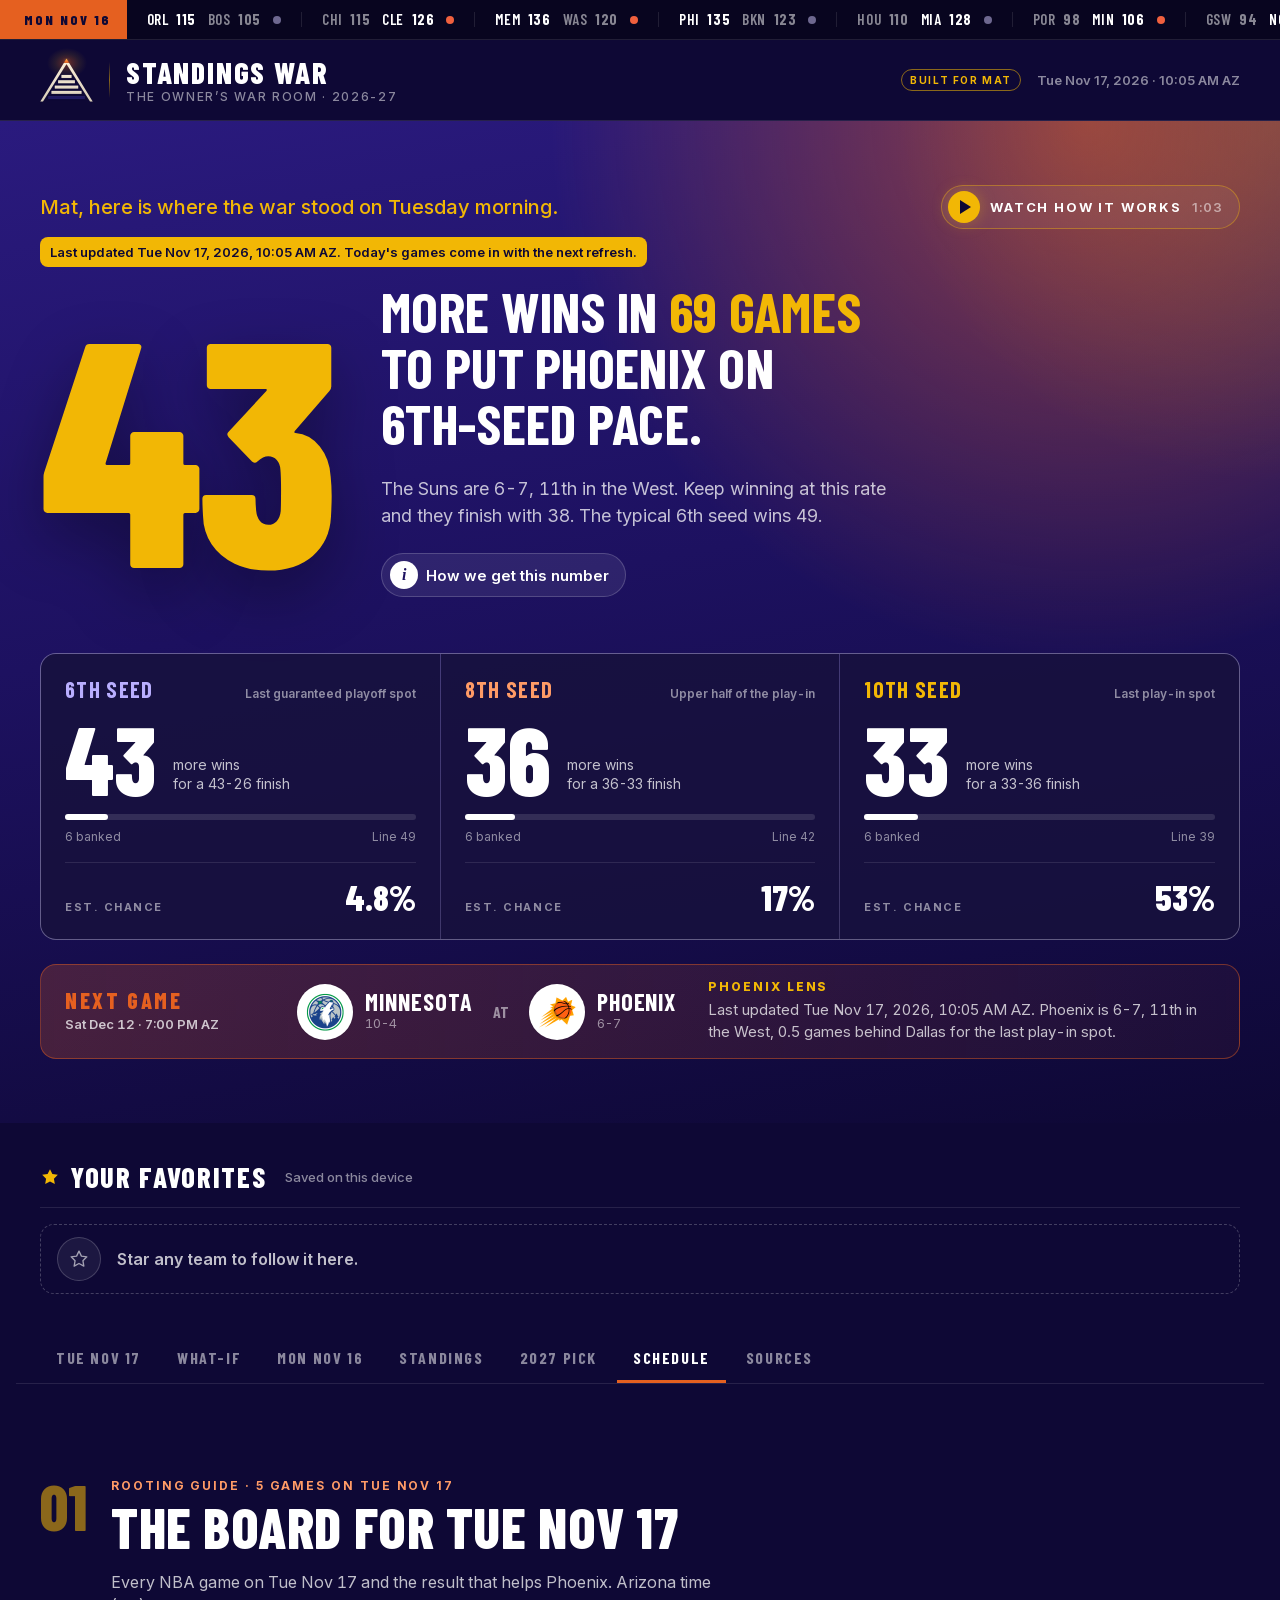
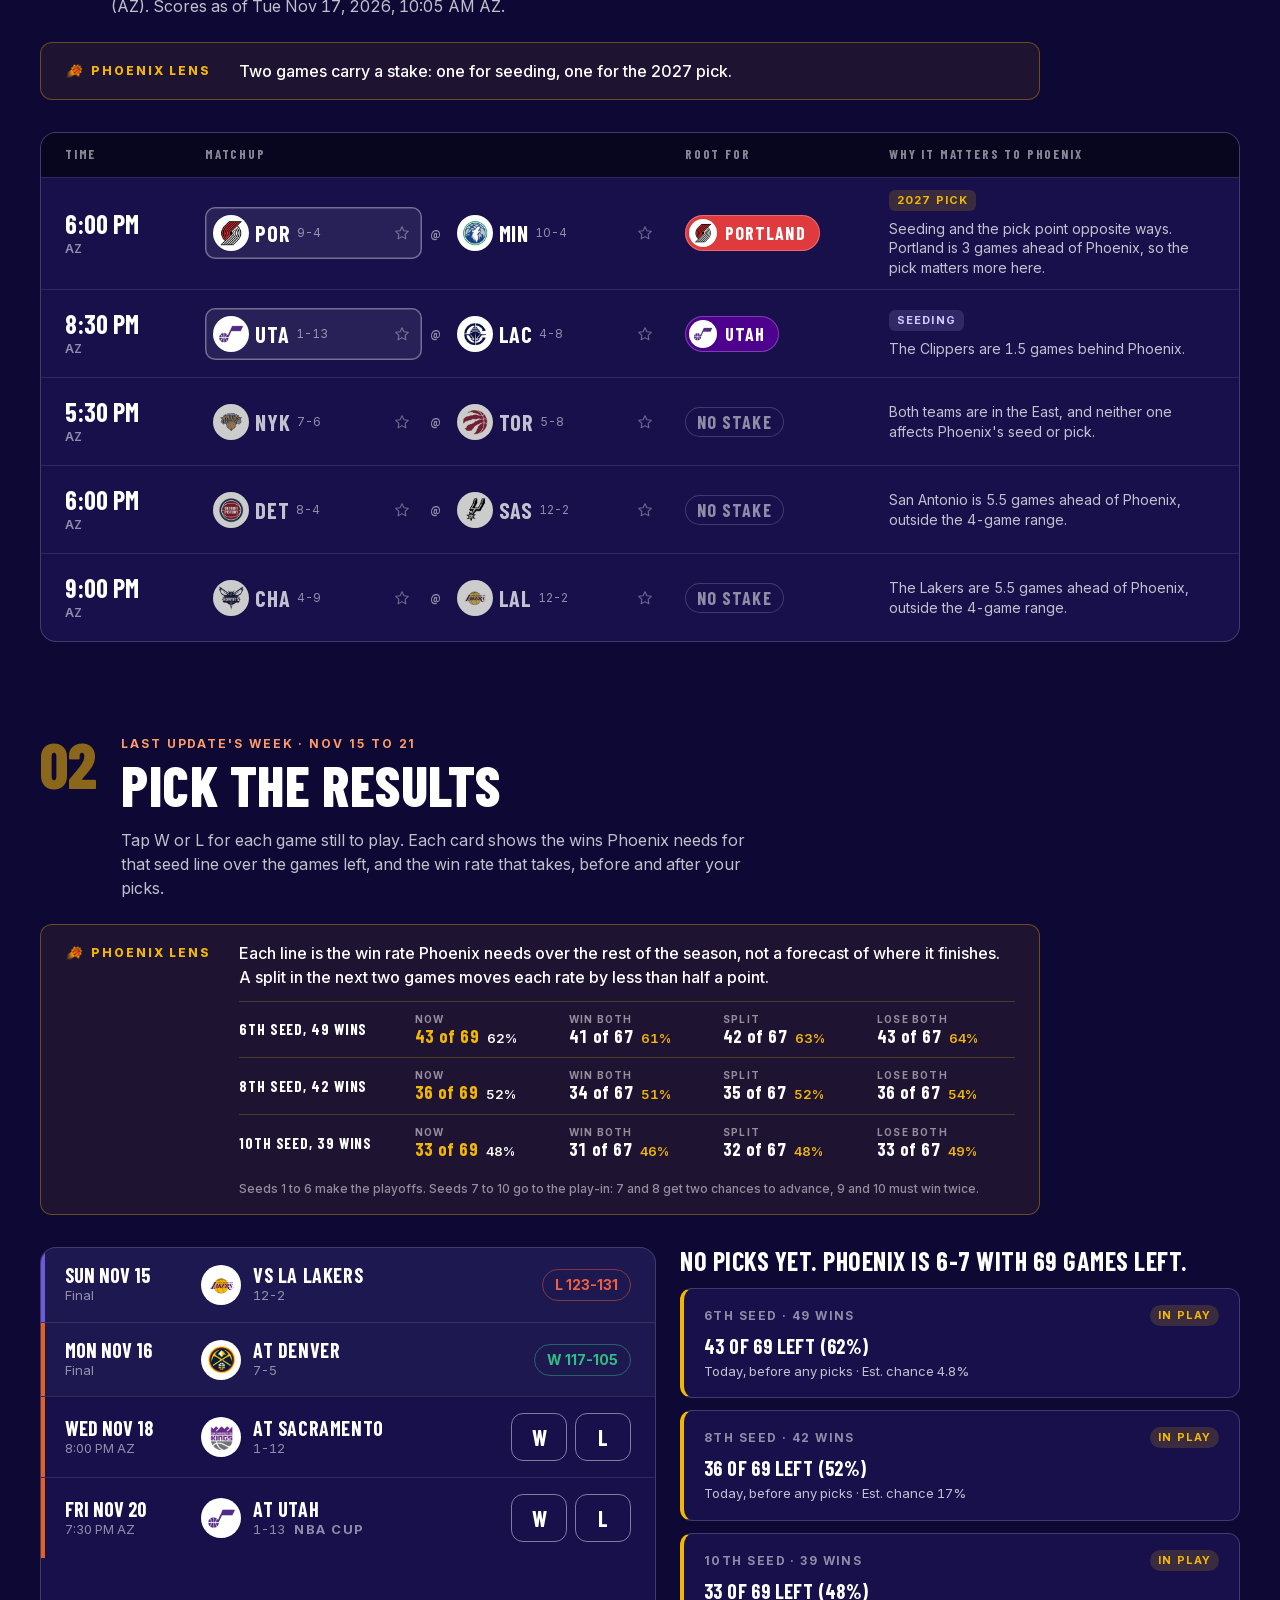
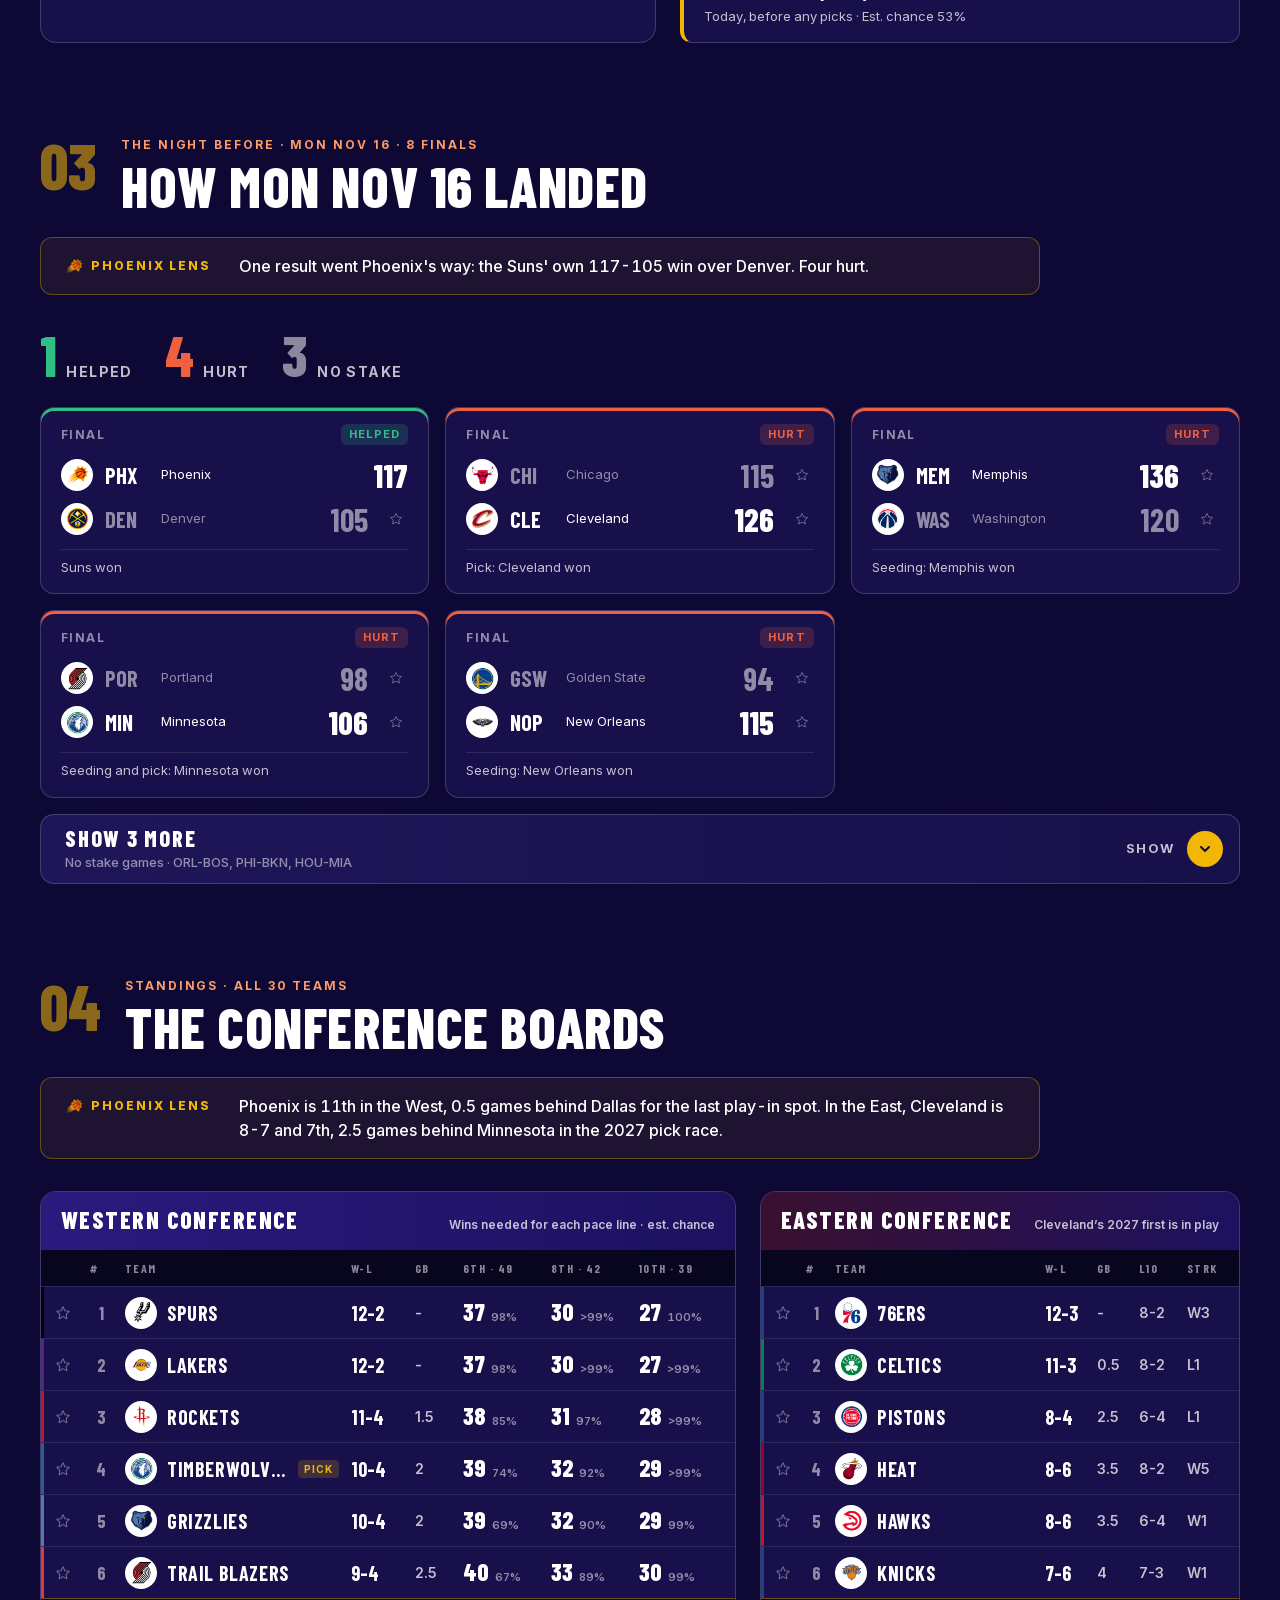
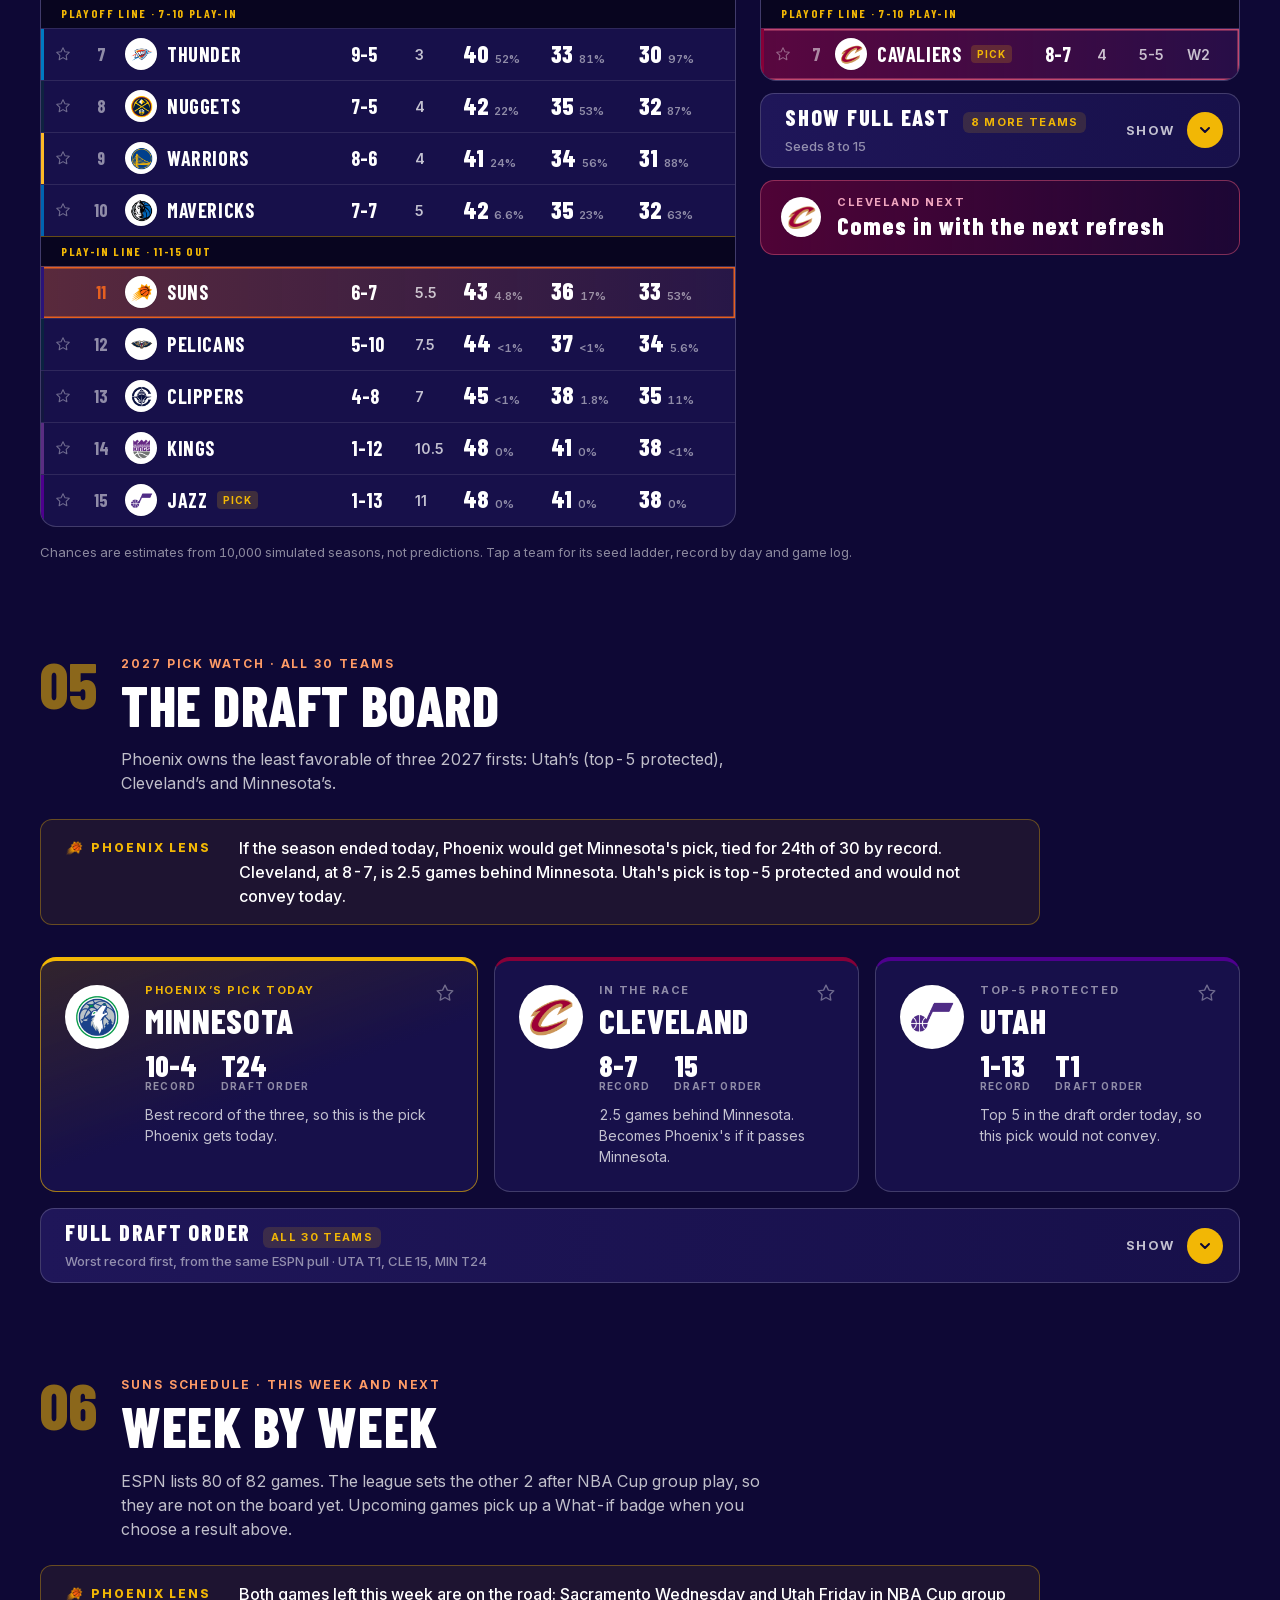
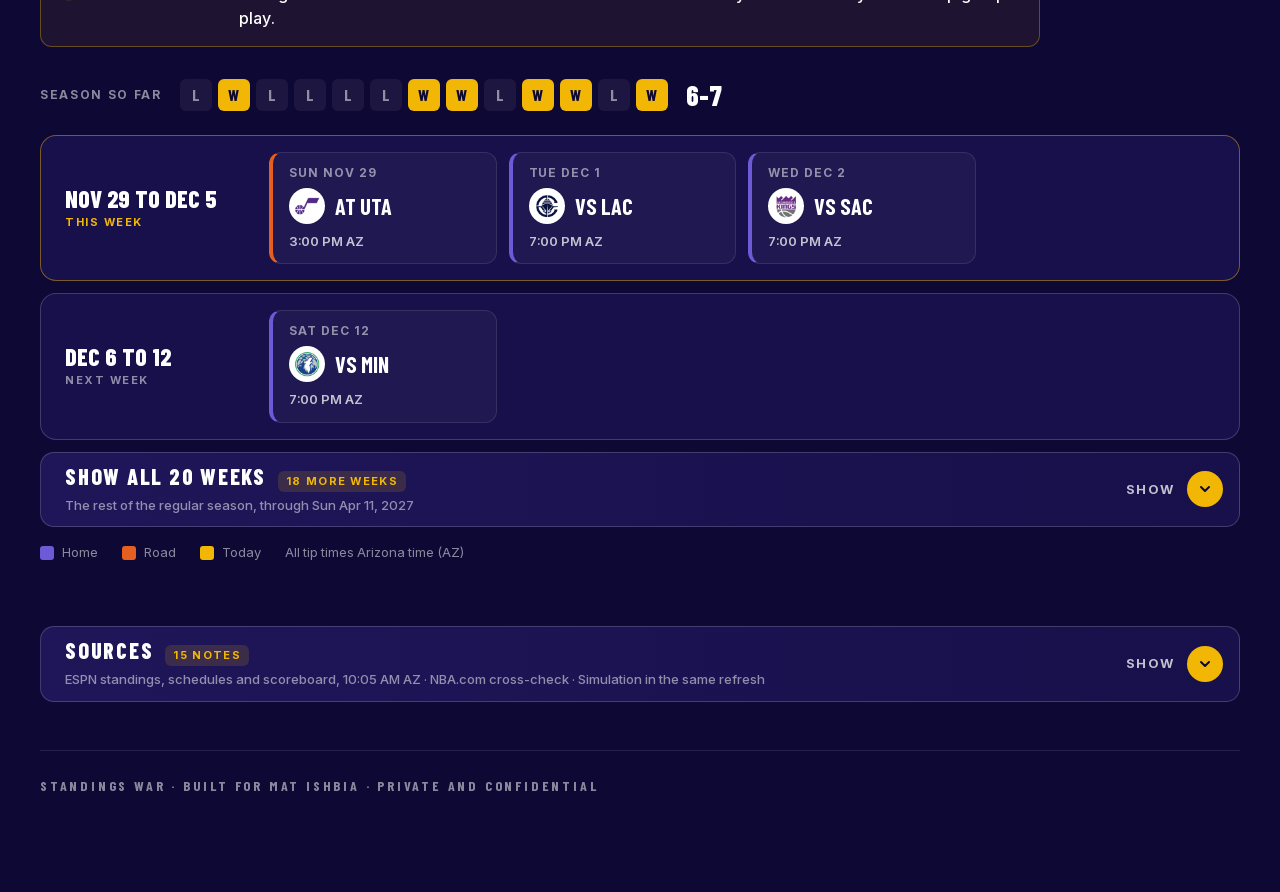
==== index.html @ 0a8ad8cf "Standings War: first publish (review 0054f41, data as of 2026-11-17T10:05:21-07:00)" ====
<!doctype html>
<html lang="en">
<head>
<meta charset="utf-8">
<meta name="viewport" content="width=device-width, initial-scale=1">
<meta name="color-scheme" content="dark">
<meta name="theme-color" content="#0E0835">
<meta name="robots" content="noindex">
<title>Standings War | Phoenix Suns 2026-27</title>
<meta name="description" content="Wins the Suns still need for 6th, 8th and 10th in the West, plus all 30 teams: both conference boards, tonight's rooting guide, last night's scoreboard, the 2027 pick watch and your favorite teams.">
<meta property="og:type" content="website">
<meta property="og:url" content="https://meltckr.github.io/standings-war/">
<meta property="og:site_name" content="Standings War">
<meta property="og:title" content="Standings War | Phoenix Suns 2026-27">
<meta property="og:description" content="Wins the Suns still need for 6th, 8th and 10th in the West, plus all 30 teams: both conference boards, tonight's rooting guide, last night's scoreboard, the 2027 pick watch and your favorite teams.">
<meta property="og:image" content="https://meltckr.github.io/standings-war/share/og-standings-war-summit-20261117.jpg">
<meta property="og:image:type" content="image/jpeg">
<meta property="og:image:width" content="1200">
<meta property="og:image:height" content="630">
<meta property="og:image:alt" content="Standings War share card: the Summit mark, an ivory staircase with a glowing orange peak, beside the Standings War wordmark on a purple background.">
<meta name="twitter:card" content="summary_large_image">
<meta name="twitter:title" content="Standings War | Phoenix Suns 2026-27">
<meta name="twitter:description" content="Wins the Suns still need for 6th, 8th and 10th in the West, plus all 30 teams: both conference boards, tonight's rooting guide, last night's scoreboard, the 2027 pick watch and your favorite teams.">
<meta name="twitter:image" content="https://meltckr.github.io/standings-war/share/og-standings-war-summit-20261117.jpg">
<meta name="twitter:image:alt" content="Standings War share card: the Summit mark, an ivory staircase with a glowing orange peak, beside the Standings War wordmark on a purple background.">
<link rel="icon" href="favicon.ico" sizes="16x16 32x32 48x48">
<link rel="icon" href="favicon.svg" type="image/svg+xml">
<link rel="icon" href="favicon-32.png" type="image/png" sizes="32x32">
<link rel="icon" href="favicon-16.png" type="image/png" sizes="16x16">
<link rel="apple-touch-icon" href="apple-touch-icon.png" sizes="180x180">
<link rel="manifest" href="site.webmanifest">
<meta name="apple-mobile-web-app-title" content="Standings War">
<link rel="preload" href="fonts/barlow-condensed-800.woff2" as="font" type="font/woff2" crossorigin>
<link rel="preload" href="fonts/barlow-condensed-700.woff2" as="font" type="font/woff2" crossorigin>
<link rel="preload" href="fonts/inter-var.woff2" as="font" type="font/woff2" crossorigin>
<link rel="stylesheet" href="css/styles.css?v=20261117m">
</head>
<body class="dirB">
<a class="skip" href="#rooting">Skip to tonight's board</a>

<div class="ticker" id="ticker" role="region" aria-label="Last night's final scores">
  <span class="tk-lab">Last night</span>
  <div class="tk-row" id="ticker-row"></div>
</div>

<header class="mast">
  <div class="wrap mast-in">
    <div class="mast-l">
      <span class="mast-mark"><img src="brand/summit-mark-88.png" srcset="brand/summit-mark-88.png 2x, brand/summit-mark-176.png 4x" width="53" height="44" alt="Standings War"></span>
      <span class="mast-div" aria-hidden="true"></span>
      <div>
        <p class="mast-wm">Standings War</p>
        <p class="mast-sub">The owner&rsquo;s war room &middot; <span id="season-label">2026-27</span></p>
      </div>
    </div>
    <div class="mast-r">
      <span class="priv">Built for Mat</span>
      <span class="mast-time" id="stamp"></span>
      <span class="mast-tm" id="stamp-short"></span>
    </div>
  </div>
</header>

<main>
  <section class="hero" id="hero" aria-labelledby="hero-answer">
    <div class="hero-glow"></div>
    <div class="wrap">
      <div class="welcome-row"><p class="welcome" id="welcome"></p><span id="hiw-open-slot"></span></div>
      <p class="stale-note" id="stale-note" hidden></p>
      <div class="hero-row">
        <div class="big44" aria-hidden="true"><span id="hero-num"></span></div>
        <div class="hero-copy">
          <h1 id="hero-answer">Loading the standings.</h1>
          <p class="hero-sub" id="hero-sub"></p>
          <button type="button" class="info-btn" id="pace-info-btn" aria-expanded="false" aria-controls="pace-info">
            <span class="info-i" aria-hidden="true">i</span>How we get this number
          </button>
          <div class="info-panel" id="pace-info" hidden></div>
        </div>
      </div>
      <div class="tote" id="lines" role="list" aria-label="The three lines that matter"></div>
      <div class="tonight-strip" id="tonight-strip"></div>
    </div>
  </section>

  <section class="wrap favs" id="favorites" aria-labelledby="favorites-h"></section>

  <nav class="wrap secnav" id="secnav" aria-label="Sections">
    <a href="#rooting">Tonight</a><a href="#whatif">This week</a><a href="#scoreboard">Last night</a><a href="#standings">Standings</a><a href="#pick">2027 pick</a><a href="#schedule">Schedule</a><a href="#sources">Sources</a>
  </nav>

  <section class="wrap section" id="rooting" aria-labelledby="rooting-h"></section>
  <section class="wrap section" id="whatif" aria-labelledby="whatif-h"></section>
  <section class="wrap section" id="scoreboard" aria-labelledby="scoreboard-h"></section>
  <section class="wrap section" id="standings" aria-labelledby="standings-h"></section>
  <section class="wrap section" id="pick" aria-labelledby="pick-h"></section>
  <section class="wrap section" id="schedule" aria-labelledby="sched-h"></section>
  <section class="wrap section src" id="sources" aria-labelledby="sources-h"></section>
</main>

<dialog class="hiw-dlg" id="hiw-dlg" aria-modal="true" aria-labelledby="hiw-dlg-t"></dialog>

<noscript><p class="wrap">This page needs JavaScript to load the standings.</p></noscript>
<script src="js/pace.js?v=20261117c"></script>
<script src="js/app.js?v=20261117rv"></script>
</body>
</html>
---- css/styles.css ----
/* Standings War: design B, "The War Room".
   Tokens and component rules follow reference/warroom-mock/b.css (the HTML the Figma frames were
   captured from). Additions for behavior the mock does not draw are at the end of this file. */
@font-face{font-family:"Barlow Condensed";font-style:normal;font-weight:500;font-display:swap;src:url(../fonts/barlow-condensed-500.woff2) format("woff2")}
@font-face{font-family:"Barlow Condensed";font-style:normal;font-weight:600;font-display:swap;src:url(../fonts/barlow-condensed-600.woff2) format("woff2")}
@font-face{font-family:"Barlow Condensed";font-style:normal;font-weight:700;font-display:swap;src:url(../fonts/barlow-condensed-700.woff2) format("woff2")}
@font-face{font-family:"Barlow Condensed";font-style:normal;font-weight:800;font-display:swap;src:url(../fonts/barlow-condensed-800.woff2) format("woff2")}
@font-face{font-family:"Inter";font-style:normal;font-weight:400 800;font-display:swap;src:url(../fonts/inter-var.woff2) format("woff2")}
:root{--purple:#1D1160;--orange:#E56020;--gold:#F2B705;--night:#0E0835;--panel:#17104A;--panel-2:#1F1659;--rule:rgba(255,255,255,.10);--rule-2:rgba(255,255,255,.18);--tx:#fff;--tx-2:rgba(255,255,255,.74);--tx-3:rgba(255,255,255,.52);--good:#2FBF85;--bad:#F0603E;--spark:#8C86A8;--spark-axis:rgba(255,255,255,.2);
--cond:"Barlow Condensed",sans-serif;--font:Inter,sans-serif}
*{box-sizing:border-box}body{margin:0;background:var(--night);color:var(--tx);font:16px/1.5 var(--font);-webkit-font-smoothing:antialiased;font-feature-settings:"tnum" 1}
h1,h2,h3,p{margin:0}button{font-family:inherit}.nw{white-space:nowrap}
.wrap{max-width:1248px;margin:0 auto;padding:0 24px}
.plate{display:inline-flex;align-items:center;justify-content:center;border-radius:50%;background:#fff;flex:none;box-shadow:0 0 0 1px rgba(0,0,0,.06)}
.plate img{display:block}
/* ticker */
.ticker{display:flex;align-items:center;height:40px;background:#08051F;border-bottom:1px solid var(--rule);overflow:hidden}
.tk-lab{flex:none;height:100%;display:flex;align-items:center;padding:0 16px 0 24px;background:var(--orange);color:var(--night);font:800 14px/1 var(--cond);letter-spacing:.14em;text-transform:uppercase}
.tk-row{display:flex;gap:0;white-space:nowrap}
.tk-g{display:flex;align-items:center;gap:12px;padding:0 20px;border-right:1px solid var(--rule);font:600 15px/1 var(--cond);letter-spacing:.04em;color:var(--tx-3)}
.tk-t b{font-weight:700;margin-left:4px}.tk-t.w{color:#fff}
.tk-m{width:8px;height:8px;border-radius:50%;background:#6E6890}.tk-m.helped{background:var(--good)}.tk-m.hurt{background:var(--bad)}
/* masthead */
.mast{border-bottom:1px solid var(--rule)}.mast-in{display:flex;align-items:center;justify-content:space-between;height:80px}
.mast-l{display:flex;align-items:center;gap:16px}.mast-mark{position:relative;display:block;width:53px;height:44px;flex:none}.mast-mark::before{content:"";position:absolute;left:50%;top:-10px;width:40px;height:30px;margin-left:-20px;border-radius:50%;background:radial-gradient(closest-side,rgba(229,96,32,.42),rgba(242,183,5,.10) 60%,rgba(229,96,32,0));pointer-events:none}.mast-mark img{position:relative;display:block;width:53px;height:44px}.mast-div{width:1px;height:36px;background:linear-gradient(rgba(242,183,5,0),rgba(242,183,5,.55),rgba(242,183,5,0));flex:none}.mast-wm{font:800 30px/1 var(--cond);letter-spacing:.06em;text-transform:uppercase}
.mast-sub{margin-top:4px;font:500 12px/1 var(--font);letter-spacing:.14em;text-transform:uppercase;color:var(--tx-3)}
.mast-r{display:flex;align-items:center;gap:16px}
.priv{white-space:nowrap;font:700 10px/1 var(--font);letter-spacing:.16em;text-transform:uppercase;color:var(--gold);border:1px solid rgba(242,183,5,.55);padding:5px 8px;border-radius:99px}
.mast-time{font:600 13px var(--font);color:var(--tx-3)}
/* hero */
.hero{position:relative;overflow:hidden;padding:64px 0 64px;background:radial-gradient(70% 90% at 85% 0%,rgba(229,96,32,.55) 0%,rgba(229,96,32,0) 60%),radial-gradient(50% 60% at 100% 0%,rgba(242,183,5,.25),rgba(242,183,5,0) 60%),linear-gradient(170deg,#2A1A7E 0%,#1D1160 45%,var(--night) 100%)}
.welcome{font:500 20px/1.3 var(--font);color:var(--gold)}
.hero-row{display:grid;grid-template-columns:auto 1fr;gap:48px;align-items:center;margin-top:16px}
.big44 span{display:block;font:800 320px/.8 var(--cond);letter-spacing:-.02em;color:var(--gold);text-shadow:0 24px 64px rgba(0,0,0,.35)}
.hero h1{font:700 56px/1 var(--cond);text-transform:uppercase;letter-spacing:.005em;max-width:16ch}
.hero h1 b{color:var(--gold)}
.hero-sub{margin-top:24px;font-size:18px;color:var(--tx-2);max-width:46ch}
.info-btn{margin-top:24px;display:inline-flex;align-items:center;gap:8px;height:44px;padding:0 16px 0 8px;font:600 15px/1 var(--font);color:#fff;background:rgba(255,255,255,.08);border:1px solid var(--rule-2);border-radius:99px}
.info-i{width:28px;height:28px;border-radius:50%;background:#fff;color:var(--purple);display:inline-flex;align-items:center;justify-content:center;font:italic 800 16px/1 Georgia,serif}
.tote{margin-top:56px;display:grid;grid-template-columns:repeat(3,1fr);gap:1px;background:var(--rule-2);border:1px solid var(--rule-2);border-radius:16px;overflow:hidden}
.tt{background:rgba(14,8,53,.82);padding:24px}
.tt-h{display:flex;justify-content:space-between;align-items:baseline}.tt-h b{font:700 22px/1 var(--cond);text-transform:uppercase;letter-spacing:.06em}.tt-h span{font-size:12px;color:var(--tx-3);font-weight:600}
.tt6 .tt-h b{color:#B9AEFF}.tt8 .tt-h b{color:#FF9B66}.tt10 .tt-h b{color:var(--gold)}
.tt-n{display:flex;align-items:flex-end;gap:16px;margin-top:16px}.tt-n .n{font:800 96px/.82 var(--cond)}.tt-n .u{font-size:14px;color:var(--tx-2);line-height:1.35;padding-bottom:4px}
.meter{margin-top:16px;height:6px;border-radius:99px;background:rgba(255,255,255,.12)}.meter span{display:block;height:100%;border-radius:99px;background:#fff}
.tt-cap{margin-top:8px;display:flex;justify-content:space-between;font-size:12px;color:var(--tx-3)}
.tt-ch{margin-top:16px;padding-top:16px;border-top:1px solid var(--rule);display:flex;justify-content:space-between;align-items:baseline}.tt-ch span{font:700 11px var(--font);letter-spacing:.14em;text-transform:uppercase;color:var(--tx-3)}.tt-ch b{font:800 36px/1 var(--cond)}
.tonight-strip{margin-top:24px;display:grid;grid-template-columns:200px auto 1fr;gap:32px;align-items:center;padding:16px 24px;border-radius:16px;background:linear-gradient(90deg,rgba(229,96,32,.24),rgba(229,96,32,.06));border:1px solid rgba(229,96,32,.45)}
.ts-l{display:flex;flex-direction:column;gap:4px}.ts-k{font:800 22px/1 var(--cond);letter-spacing:.12em;text-transform:uppercase;color:var(--orange)}.ts-t{font-size:13px;color:var(--tx-2);font-weight:600}
.ts-m{display:flex;align-items:center;gap:12px}.ts-m div{display:flex;flex-direction:column}.ts-m b{font:700 24px/1 var(--cond);text-transform:uppercase;letter-spacing:.04em}.ts-m div span{font-size:13px;color:var(--tx-3)}
.ts-at{font:700 16px var(--cond);color:var(--tx-3);text-transform:uppercase;margin:0 8px}
.ts-lens{font-size:15px;color:var(--tx-2);line-height:1.45}.lens-k{display:inline-flex;align-items:center;gap:8px;font:800 12px/1 var(--font);letter-spacing:.16em;text-transform:uppercase;color:var(--gold);margin-right:12px}
/* nav */
.secnav{display:flex;gap:4px;margin-top:40px;border-bottom:1px solid var(--rule)}
.secnav a{font:700 16px/1 var(--cond);letter-spacing:.1em;text-transform:uppercase;color:var(--tx-3);padding:16px 16px 14px;border-bottom:3px solid transparent}
.secnav a.on{color:#fff;border-bottom-color:var(--orange)}
/* section heads */
.section{padding-top:96px}
.sh{display:flex;gap:24px;align-items:flex-start}
.sh-n{font:800 64px/.8 var(--cond);color:transparent;-webkit-text-stroke:1.5px rgba(242,183,5,.7)}
.kicker{font:700 12px/1 var(--font);letter-spacing:.16em;text-transform:uppercase;color:#FF9B66}
.section h2{margin-top:8px;font:800 56px/.95 var(--cond);text-transform:uppercase;letter-spacing:.01em}
.lede{margin-top:16px;font-size:16px;color:var(--tx-2);max-width:64ch}
.lens{margin-top:24px;display:flex;align-items:flex-start;gap:16px;padding:16px 24px;border-radius:12px;background:rgba(242,183,5,.07);border:1px solid rgba(242,183,5,.35);max-width:1000px}
.lens .lens-k{flex:none;padding-top:3px}.lens p{font-size:16px;font-weight:500;line-height:1.5}
.fine{margin-top:16px;font-size:13px;color:var(--tx-3)}
/* tonight board */
.tb{margin-top:32px;border-radius:16px;overflow:hidden;border:1px solid var(--rule-2);background:var(--panel)}
.tb-h,.tb-r{display:grid;grid-template-columns:120px 420px 200px 1fr;gap:24px;align-items:center;padding:0 24px}
.tb-h{height:44px;background:#08051F;font:700 13px/1 var(--cond);letter-spacing:.14em;text-transform:uppercase;color:var(--tx-3)}
.tb-r{min-height:88px;border-top:1px solid var(--rule);padding-top:12px;padding-bottom:12px}
.tb-r.k-suns{background:linear-gradient(90deg,rgba(229,96,32,.22),rgba(229,96,32,0) 70%);box-shadow:inset 4px 0 0 var(--orange)}
.tb-r.k-none .plate{filter:saturate(.45) brightness(.8)}.tb-r.k-none .ms b{color:var(--tx-2)}
.tb-t{display:flex;flex-direction:column;gap:4px}.tm1{font:700 26px/1 var(--cond)}.tm2{font:600 12px var(--font);color:var(--tx-3)}
.live{display:inline-flex;align-items:center;gap:6px;font:800 16px/1 var(--cond);letter-spacing:.12em;text-transform:uppercase;color:#FF5A5F}.live i{width:8px;height:8px;border-radius:50%;background:#FF5A5F;box-shadow:0 0 0 4px rgba(255,90,95,.25)}
.tb-m{display:flex;align-items:center;gap:12px}
.ms{display:flex;align-items:center;gap:8px;flex:1;padding:8px;border-radius:10px}.ms b{font:700 22px/1 var(--cond);letter-spacing:.04em}.ms i{font-style:normal;font-size:12px;color:var(--tx-3)}.ms em{margin-left:auto;font:800 28px/1 var(--cond);font-style:normal}
.ms.r{background:rgba(255,255,255,.07);box-shadow:inset 0 0 0 1.5px rgba(255,255,255,.35)}
.at{font:600 14px var(--cond);color:var(--tx-3)}
.rf{display:inline-flex;align-items:center;gap:8px;padding:4px 14px 4px 4px;border-radius:99px;background:var(--tc);font:700 18px/1 var(--cond);text-transform:uppercase;letter-spacing:.06em;color:#fff;box-shadow:inset 0 0 0 1px rgba(255,255,255,.25)}
.rf.none{background:transparent;padding:6px 12px;color:var(--tx-3);box-shadow:inset 0 0 0 1px var(--rule-2)}
.tb-w{display:flex;flex-direction:column;gap:8px}.wy{font-size:14px;color:var(--tx-2);line-height:1.4}
.tags{display:flex;gap:8px;flex-wrap:wrap}
.tag{font:700 11px/1 var(--font);letter-spacing:.1em;text-transform:uppercase;padding:5px 8px;border-radius:6px}.t-seed{background:rgba(185,174,255,.16);color:#CFC7FF}.t-pick{background:rgba(242,183,5,.16);color:var(--gold)}
.going{font:700 11px/1 var(--font);letter-spacing:.06em;text-transform:uppercase;padding:5px 8px;border-radius:6px}.going.good{background:rgba(47,191,133,.16);color:var(--good)}.going.bad{background:rgba(240,96,62,.16);color:var(--bad)}
/* what-if */
.wf{margin-top:32px;display:grid;grid-template-columns:1.1fr 1fr;gap:24px}
.wf-games{border-radius:16px;overflow:hidden;border:1px solid var(--rule-2);background:var(--panel)}
.wg{display:grid;grid-template-columns:120px 1fr auto;gap:16px;align-items:center;padding:16px 24px;border-top:1px solid var(--rule)}.wg:first-child{border-top:0}
.wg.road{box-shadow:inset 4px 0 0 var(--orange)}.wg.home{box-shadow:inset 4px 0 0 #6B5BD6}.wg.fin{background:rgba(255,255,255,.03)}
.wg-d{display:flex;flex-direction:column}.wg-d b{font:700 20px/1.1 var(--cond);text-transform:uppercase}.wg-d span{font-size:13px;color:var(--tx-3)}
.wg-o{display:flex;align-items:center;gap:12px}.wg-o div{display:flex;flex-direction:column}.wg-o b{font:700 20px/1.1 var(--cond);text-transform:uppercase;letter-spacing:.03em}.wg-o span{font-size:13px;color:var(--tx-3)}
.cup{font:700 10px/1 var(--font);letter-spacing:.12em;text-transform:uppercase;color:var(--gold);margin-left:6px}
.res{font:700 14px/1 var(--font);font-style:normal;padding:8px 12px;border-radius:99px;border:1px solid var(--rule-2);color:var(--tx-2)}
.wlb{display:flex;gap:8px}.wlb button{width:56px;height:48px;border-radius:12px;border:1.5px solid rgba(255,255,255,.45);background:transparent;color:#fff;font:700 22px var(--cond)}
.wf-hl{font:700 26px/1.1 var(--cond);text-transform:uppercase;letter-spacing:.02em}
.vd{margin-top:12px;padding:16px 20px;border-radius:12px;background:var(--panel);border:1px solid var(--rule-2);border-left:4px solid var(--gold)}
.vd-h{display:flex;justify-content:space-between;align-items:center}.vd-h span{font:700 12px var(--font);letter-spacing:.12em;text-transform:uppercase;color:var(--tx-3)}.vd-h em{font-style:normal;font:700 11px/1 var(--font);letter-spacing:.1em;text-transform:uppercase;padding:5px 8px;border-radius:99px;background:rgba(242,183,5,.16);color:var(--gold)}
.vd p{margin-top:8px;font:700 20px/1.2 var(--cond);text-transform:uppercase;letter-spacing:.02em}.vd-n{display:block;margin-top:4px;font-size:13px;color:var(--tx-2)}
/* last night */
.tally{margin-top:32px;display:flex;gap:32px}.tally span{display:flex;align-items:baseline;gap:8px;font:700 14px var(--font);letter-spacing:.1em;text-transform:uppercase;color:var(--tx-2)}.tally b{font:800 56px/1 var(--cond)}
.tally .helped b{color:var(--good)}.tally .hurt b{color:var(--bad)}.tally .none b{color:var(--tx-3)}
.sb{margin-top:24px;display:grid;grid-template-columns:repeat(3,1fr);gap:16px}
.sb-g{background:var(--panel);border:1px solid var(--rule-2);border-radius:14px;padding:16px 20px;position:relative;overflow:hidden}
.sb-g.helped{box-shadow:inset 0 3px 0 var(--good)}.sb-g.hurt{box-shadow:inset 0 3px 0 var(--bad)}
.sb-t{display:flex;justify-content:space-between;align-items:center;margin-bottom:8px}.sb-t span{font:700 12px var(--font);letter-spacing:.12em;text-transform:uppercase;color:var(--tx-3)}
.mk{font:700 11px/1 var(--font);letter-spacing:.1em;text-transform:uppercase;padding:5px 8px;border-radius:6px;background:rgba(255,255,255,.1);color:var(--tx-2)}.mk.helped{background:rgba(47,191,133,.18);color:var(--good)}.mk.hurt{background:rgba(240,96,62,.18);color:var(--bad)}
.sb-r{display:flex;align-items:center;gap:12px;padding:6px 0;color:var(--tx-3)}.sb-r b{font:700 22px/1 var(--cond);width:44px}.sb-r span{font-size:13px}.sb-r em{margin-left:auto;font:700 32px/1 var(--cond);font-style:normal}
.sb-r.w{color:#fff}.sb-r.w em{font-weight:800}
.sb-g p{margin-top:8px;padding-top:8px;border-top:1px solid var(--rule);font-size:13px;color:var(--tx-2)}
/* boards */
.boards{margin-top:32px;display:grid;grid-template-columns:1.45fr 1fr;gap:24px;align-items:start}
.bd{background:var(--panel);border:1px solid var(--rule-2);border-radius:16px;overflow:hidden}
.bd-t{display:flex;justify-content:space-between;align-items:baseline;padding:16px 20px;background:linear-gradient(90deg,#2A1A7E,#1D1160)}.bd-t b{font:800 24px/1 var(--cond);text-transform:uppercase;letter-spacing:.06em}.bd-t span{font-size:12px;color:var(--tx-2);font-weight:600}
.east .bd-t{background:linear-gradient(90deg,#3A1030,#1D1160)}
.bd-h,.bd-r{display:grid;align-items:center;gap:12px;padding:0 20px}
.west .bd-h,.west .bd-r{grid-template-columns:28px 1fr 52px 36px 76px 76px 76px}
.east .bd-h,.east .bd-r{grid-template-columns:28px 1fr 52px 40px 44px 40px}
.bd-h{height:36px;background:#08051F;font:700 12px/1 var(--cond);letter-spacing:.12em;text-transform:uppercase;color:var(--tx-3)}
.bd-r{height:52px;border-top:1px solid var(--rule);position:relative}
.bd-r::after{content:"";position:absolute;left:0;top:0;bottom:0;width:3px;background:var(--tc)}
.sd{font:700 18px/1 var(--cond);color:var(--tx-3);text-align:center}
.tm{display:flex;align-items:center;gap:10px}.tm b{font:700 20px/1 var(--cond);text-transform:uppercase;letter-spacing:.03em;white-space:nowrap}
.pf{font-style:normal;font:700 10px/1 var(--font);letter-spacing:.1em;text-transform:uppercase;padding:4px 6px;border-radius:4px;background:rgba(242,183,5,.18);color:var(--gold)}
.wl{font:700 20px/1 var(--cond)}.gb{font:600 14px var(--font);color:var(--tx-2)}
.pc{display:flex;align-items:baseline;gap:6px}.pc b{font:800 24px/1 var(--cond)}.pc i{font-style:normal;font-size:11px;color:var(--tx-3);font-weight:600}
.bd-r.me{background:linear-gradient(90deg,rgba(229,96,32,.32),rgba(229,96,32,.08));box-shadow:inset 0 0 0 1.5px var(--orange)}.bd-r.me .sd{color:var(--orange)}
.bd-r.cle{background:linear-gradient(90deg,rgba(134,0,56,.6),rgba(134,0,56,.15));box-shadow:inset 0 0 0 1.5px #C0496F}
.cut{padding:6px 20px;background:#08051F;font:700 12px/1.4 var(--cond);letter-spacing:.14em;text-transform:uppercase;color:var(--gold);border-top:1px solid rgba(242,183,5,.4)}
/* pick */
.p3{margin-top:32px;display:grid;grid-template-columns:1.2fr 1fr 1fr;gap:16px}
.p{display:flex;gap:16px;padding:24px;border-radius:16px;background:var(--panel);border:1px solid var(--rule-2);border-top:4px solid var(--tc)}
.p.land{background:linear-gradient(160deg,rgba(242,183,5,.16),var(--panel) 55%);border-color:rgba(242,183,5,.6);border-top-color:var(--gold)}
.p-b{display:flex;flex-direction:column}.p-l{font:700 11px/1 var(--font);letter-spacing:.14em;text-transform:uppercase;color:var(--tx-3)}.p.land .p-l{color:var(--gold)}
.p-b>b{margin-top:8px;font:800 34px/1 var(--cond);text-transform:uppercase;letter-spacing:.02em}
.p-n{margin-top:12px;display:flex;gap:24px}.p-n span{display:flex;flex-direction:column;font:700 10px var(--font);letter-spacing:.12em;text-transform:uppercase;color:var(--tx-3)}.p-n em{font:800 30px/1 var(--cond);font-style:normal;color:#fff;letter-spacing:0}
.p-b p{margin-top:12px;font-size:14px;color:var(--tx-2)}
.dboard{margin-top:24px;display:grid;grid-template-columns:repeat(10,1fr);gap:8px}
.dc{display:flex;flex-direction:column;align-items:center;gap:6px;padding:12px 8px;border-radius:12px;background:var(--panel);border:1px solid var(--rule)}
.dp{font:700 14px/1 var(--cond);color:var(--tx-3);letter-spacing:.06em}.dc b{font:700 16px/1 var(--cond);letter-spacing:.06em}.dr{font-size:12px;color:var(--tx-3);font-weight:600}
.dc.pick{border-color:var(--tc);box-shadow:inset 0 0 0 1px var(--tc);background:linear-gradient(180deg,rgba(255,255,255,.06),var(--panel))}
.dc.pick .dp{color:#fff}
.dc.land{border-color:var(--gold);box-shadow:inset 0 0 0 2px var(--gold);background:linear-gradient(180deg,rgba(242,183,5,.18),var(--panel))}.dc.land .dp{color:var(--gold)}
.dc.suns{box-shadow:inset 0 0 0 2px var(--orange);border-color:var(--orange)}
/* schedule */
.ssn{margin-top:32px;display:flex;align-items:center;gap:6px}.ssn span{font:700 12px var(--font);letter-spacing:.14em;text-transform:uppercase;color:var(--tx-3);margin-right:12px}
.ssn i{font-style:normal;width:32px;height:32px;border-radius:6px;display:inline-flex;align-items:center;justify-content:center;font:700 16px var(--cond);background:rgba(255,255,255,.06);color:var(--tx-3)}.ssn i.W{background:var(--gold);color:var(--night)}
.ssn b{margin-left:12px;font:800 28px/1 var(--cond)}
.wks{margin-top:24px;display:grid;gap:12px}
.wk{display:grid;grid-template-columns:180px 1fr;gap:24px;align-items:center;padding:16px 24px;background:var(--panel);border:1px solid var(--rule-2);border-radius:16px}
.wk-l{display:flex;flex-direction:column;gap:4px}.wk-l b{font:800 24px/1 var(--cond);text-transform:uppercase}.wk-l span{font:700 11px var(--font);letter-spacing:.14em;text-transform:uppercase;color:var(--gold)}
.wk-g{display:grid;grid-template-columns:repeat(4,1fr);gap:12px}
.tix{display:flex;flex-direction:column;gap:8px;padding:12px 16px;border-radius:12px;background:rgba(255,255,255,.04);border:1px solid var(--rule);border-left:4px solid #6B5BD6}
.tix.road{border-left-color:var(--orange)}.tix.today{background:rgba(242,183,5,.1);border-color:rgba(242,183,5,.6);border-left-color:var(--gold)}
.tx-d{font:700 12px var(--font);letter-spacing:.08em;text-transform:uppercase;color:var(--tx-3)}.tix.today .tx-d{color:var(--gold)}
.tx-o{display:flex;align-items:center;gap:10px}.tx-o b{font:700 22px/1 var(--cond);text-transform:uppercase}
.tix em{font-style:normal;font-size:13px;color:var(--tx-2);font-weight:600}.tix .res{align-self:flex-start;padding:4px 8px;font-size:12px}
.tix .cup{margin:0}
.key{margin-top:16px;display:flex;gap:24px;font-size:13px;color:var(--tx-3)}.key span{display:flex;align-items:center;gap:8px}.key i{width:14px;height:14px;border-radius:3px}.key .home{background:#6B5BD6}.key .road{background:var(--orange)}.key .tdy{background:var(--gold)}
/* sources */
.src{padding-bottom:96px}.src h2{font-size:36px}
.src-g{margin-top:24px;padding-top:24px;border-top:1px solid var(--rule);display:grid;grid-template-columns:repeat(4,1fr);gap:24px}
.src-g h3{font:700 16px/1 var(--cond);letter-spacing:.12em;text-transform:uppercase;color:var(--tx-2)}.src-g p{margin-top:8px;font-size:14px;color:var(--tx-3)}
.colo{margin-top:48px;padding-top:24px;border-top:1px solid var(--rule);font:700 14px/1 var(--cond);letter-spacing:.2em;text-transform:uppercase;color:var(--tx-3)}
/* ---------- PHONE ---------- */
@media (max-width:600px){
.wrap{padding:0 16px}
.ticker{height:36px}.tk-lab{padding:0 12px;font-size:12px}.tk-g{padding:0 12px;font-size:14px}
.mast-in{height:64px}.mast-wm{font-size:22px}.mast-sub{display:none}.mast-l{gap:10px}.mast-mark,.mast-mark img{width:36px;height:30px}.mast-mark::before{top:-7px;width:28px;height:20px;margin-left:-14px}.mast-div{display:none}.mast-wm{white-space:nowrap}.mast-time{display:none}
.hero{padding:32px 0 32px}.welcome{font-size:16px}
.hero-row{grid-template-columns:1fr;gap:8px;margin-top:8px}.big44 span{font-size:200px;line-height:.82}
.hero h1{font-size:40px}.hero-sub{font-size:15px;margin-top:16px}
.tote{grid-template-columns:1fr;margin-top:32px}.tt{padding:16px 20px;display:grid;grid-template-columns:1fr auto;column-gap:16px;align-items:center}
.tt-h{grid-column:1/-1}.tt-n{margin-top:8px}.tt-n .n{font-size:72px}.meter,.tt-cap{display:none}
.tt-ch{margin:0;padding:0;border:0;flex-direction:column;align-items:flex-end;gap:4px}.tt-ch b{font-size:32px}
.tonight-strip{grid-template-columns:1fr;gap:16px;padding:16px}
.ts-m b{font-size:20px}.ts-m .plate{width:44px!important;height:44px!important}
.secnav{overflow:hidden;margin-top:24px}.secnav a{font-size:14px;padding:14px 10px 12px;white-space:nowrap}
.section{padding-top:64px}.sh{gap:12px}.sh-n{font-size:40px}.section h2{font-size:40px}.lede{font-size:15px}
.lens{flex-direction:column;gap:8px;padding:16px}.lens p{font-size:15px}
.tb-h{display:none}.tb{background:transparent;border:0;display:grid;gap:12px;overflow:visible}
.tb-r{grid-template-columns:1fr;gap:12px;padding:16px;border:1px solid var(--rule-2);border-radius:14px;background:var(--panel)}
.tb-t{flex-direction:row;align-items:baseline;gap:8px}.tm1{font-size:20px}
.tb-m{flex-direction:column;align-items:stretch;gap:4px}.at{display:none}
.ms b{font-size:20px}
.wf{grid-template-columns:1fr}.wg{grid-template-columns:1fr auto;padding:16px}.wg-d{grid-column:1/-1;flex-direction:row;gap:8px;align-items:baseline}
.tally{gap:20px}.tally b{font-size:40px}.tally span{font-size:11px}
.sb{grid-template-columns:1fr 1fr;gap:8px}.sb-g{padding:12px}.sb-r{gap:6px}.sb-r span{display:none}.sb-r b{font-size:18px;width:auto}.sb-r em{font-size:24px}.sb-r .plate{width:26px!important;height:26px!important}.sb-r .plate img{width:18px;height:18px}.sb-g p{font-size:11px}.mk{font-size:9px;padding:4px 6px}.sb-t span{font-size:10px}
.boards{grid-template-columns:1fr;gap:16px}.bd{margin:0 -16px;border-radius:0;border-left:0;border-right:0}
.west .bd-h,.west .bd-r{grid-template-columns:20px 1fr 40px 52px 52px 52px;gap:8px;padding:0 12px}
.west .bd-r .gb{display:none}
.east .bd-h,.east .bd-r{grid-template-columns:20px 1fr 40px 32px 40px 36px;gap:8px;padding:0 12px}
.bd-t{flex-direction:column;gap:4px;padding:12px}.bd-t b{font-size:20px}
.tm{gap:6px}.tm b{font-size:16px}.tm .plate{width:24px!important;height:24px!important}.tm .plate img{width:18px;height:18px}.pf{display:none}
.pc{flex-direction:column;gap:2px}.pc b{font-size:20px}.pc i{font-size:10px}.bd-h{font-size:10px;letter-spacing:.06em}.gb{font-size:12px}.wl{font-size:17px}
.p3{grid-template-columns:1fr;gap:12px}.p{padding:16px}.p .plate{width:52px!important;height:52px!important}.p-b>b{font-size:28px}
.dboard{grid-template-columns:repeat(5,1fr);gap:6px}.dc{padding:8px 4px}.dc .plate{width:32px!important;height:32px!important}.dc .plate img{width:24px;height:24px}.dr{font-size:10px}
.ssn{flex-wrap:wrap;gap:4px}.ssn span{width:100%;margin-bottom:4px}.ssn i{width:26px;height:26px;font-size:14px}
.wk{grid-template-columns:1fr;gap:12px;padding:16px}.wk-g{grid-template-columns:1fr 1fr;gap:8px}.tx-o b{font-size:18px}.tix{padding:10px 12px}
.key{flex-wrap:wrap;gap:12px}.src-g{grid-template-columns:1fr;gap:16px}
}
.sh-n{color:rgba(242,183,5,.55);-webkit-text-stroke:0}
.colo{line-height:1.5}
.hero h1{max-width:none}
@media (max-width:600px){.ts-lens .lens-k{display:flex;margin:0 0 8px}.hero h1{font-size:38px}.colo{font-size:12px;letter-spacing:.14em}}
/* ===== revision 6:15 PM: tonight strip lens, favorites, disclosure, stars ===== */
.ts-lens{display:flex;flex-direction:column;gap:6px}.ts-lens .lens-k{margin:0}
.ts-sc{font:800 40px/1 var(--cond);font-style:normal;color:#fff;margin-left:8px}
.ldot{display:inline-block;width:8px;height:8px;border-radius:50%;background:#FF5A5F;margin-right:6px;vertical-align:1px}
.mast-tm{display:none}
/* star control */
.star{all:unset;display:inline-flex;align-items:center;justify-content:center;width:32px;height:32px;border-radius:50%;color:rgba(255,255,255,.38);cursor:pointer;flex:none}
.star.on{color:var(--gold);background:rgba(242,183,5,.12)}
.tm .star{margin-left:auto}
.star.big{width:44px;height:44px;background:rgba(255,255,255,.06);box-shadow:inset 0 0 0 1px var(--rule-2);color:rgba(255,255,255,.6)}
/* favorites */
.favs{margin-top:40px}
.fv-head{display:flex;align-items:baseline;justify-content:space-between;gap:16px;padding-bottom:16px;border-bottom:1px solid var(--rule)}
.fv-t{display:flex;align-items:center;gap:10px}.fv-t svg{align-self:center}.fv-t b{font:800 28px/1 var(--cond);letter-spacing:.06em;text-transform:uppercase}
.fv-t em{font:700 13px/1 var(--font);font-style:normal;color:var(--night);background:var(--gold);border-radius:99px;padding:4px 8px}
.fv-sub{font:500 13px var(--font);color:var(--tx-3)}
.fv-grid{margin-top:24px;display:grid;grid-template-columns:1fr 1fr 280px;gap:16px}
.fv{position:relative;overflow:hidden;background:linear-gradient(135deg,color-mix(in srgb,var(--tc) 30%,transparent) 0%,rgba(23,16,74,0) 55%),var(--panel);border:1px solid var(--rule-2);border-radius:16px;padding:20px 24px 24px;box-shadow:inset 0 3px 0 var(--tc)}
.fv-top{display:flex;align-items:center;gap:16px}
.fv-id{display:flex;flex-direction:column;gap:6px}.fv-id b{font:800 34px/1 var(--cond);text-transform:uppercase;letter-spacing:.03em}.fv-id span{font:600 13px/1 var(--font);color:var(--gold)}
.fv-top .star{margin-left:auto}
.fv-nums{margin-top:20px;display:grid;grid-template-columns:repeat(3,1fr);border-top:1px solid var(--rule);border-bottom:1px solid var(--rule);padding:12px 0}
.fv-nums div{display:flex;flex-direction:column;gap:4px}.fv-nums div+div{padding-left:16px;border-left:1px solid var(--rule)}
.fv-nums em{font:800 32px/1 var(--cond);font-style:normal}.fv-nums span{font:700 10px/1 var(--font);letter-spacing:.14em;text-transform:uppercase;color:var(--tx-3)}
.fv-cells{margin-top:16px;display:grid;grid-template-columns:1fr 1fr;gap:16px}
.fv-c{display:flex;flex-direction:column;gap:8px}
.fv-k{font:700 10px/1 var(--font);letter-spacing:.14em;text-transform:uppercase;color:var(--tx-3)}
.fv-v{display:flex;align-items:center;gap:10px}.fv-v div{display:flex;flex-direction:column;gap:4px}
.fv-v b{font:700 20px/1 var(--cond);letter-spacing:.03em;text-transform:uppercase}.fv-v b em{font-style:normal;color:#fff;margin-left:4px}
.fv-v span{font-size:12px;color:var(--tx-2)}.fv-v span.lv{color:#FF5A5F;font-weight:700}
.rW,.rL{font-style:normal;display:inline-block;width:20px;text-align:center;border-radius:4px;margin-right:4px;font-size:15px}.rW{background:rgba(47,191,133,.2);color:var(--good)}.rL{background:rgba(240,96,62,.2);color:var(--bad)}
.fv-add{display:flex;flex-direction:column;align-items:center;justify-content:center;gap:8px;text-align:center;border:1.5px dashed rgba(255,255,255,.22);border-radius:16px;padding:24px}
.fv-add b{font:700 20px/1 var(--cond);letter-spacing:.06em;text-transform:uppercase;color:var(--tx-2)}.fv-add span{font-size:12px;color:var(--tx-3);max-width:20ch}
.lens.slim{margin-top:16px}
.fv-empty{margin-top:16px;display:flex;align-items:center;gap:16px;padding:12px 16px;border-radius:14px;border:1.5px dashed rgba(255,255,255,.22)}
.fv-empty p{font:600 16px var(--font);color:var(--tx-2)}
/* favorites in tables + board */
.bd-r.fav{background:linear-gradient(90deg,rgba(242,183,5,.16),rgba(242,183,5,.03));box-shadow:inset 0 0 0 1px rgba(242,183,5,.45)}
.tb-r.fav{background:linear-gradient(90deg,rgba(242,183,5,.12),rgba(242,183,5,0) 70%);box-shadow:inset 4px 0 0 var(--gold)}
.t-fav{background:var(--gold);color:var(--night)}
.ms b .fs{margin-left:4px;vertical-align:1px}
.ms.won em{color:#fff}.ms:not(.won) em{color:var(--tx-2)}
.fvdot{display:inline-block;width:6px;height:6px;border-radius:50%;background:var(--gold);margin-left:8px;vertical-align:2px}
/* disclosure bar */
.disc{all:unset;box-sizing:border-box;margin-top:16px;width:100%;display:flex;align-items:center;justify-content:space-between;gap:16px;min-height:64px;padding:12px 16px 12px 24px;border-radius:14px;background:linear-gradient(90deg,#1F1659,#17104A);border:1px solid var(--rule-2);cursor:pointer}
.dc-l{display:flex;align-items:baseline;flex-wrap:wrap;column-gap:12px;row-gap:4px}
.dc-l b{font:800 22px/1 var(--cond);letter-spacing:.08em;text-transform:uppercase}
.dc-l em{font:700 11px/1 var(--font);font-style:normal;letter-spacing:.12em;text-transform:uppercase;color:var(--gold);background:rgba(242,183,5,.14);padding:5px 8px;border-radius:6px}
.dc-s{flex-basis:100%;font:500 13px/1.4 var(--font);color:var(--tx-3)}
.dc-r{display:flex;align-items:center;gap:12px;flex:none}.dc-t{font:700 13px/1 var(--font);letter-spacing:.12em;text-transform:uppercase;color:var(--tx-2)}
.dc-c{width:36px;height:36px;border-radius:50%;display:inline-flex;align-items:center;justify-content:center;background:var(--gold);color:var(--night)}
.disc.open .dc-c{transform:rotate(180deg);background:rgba(242,183,5,.16);color:var(--gold)}
.bd-col{display:flex;flex-direction:column;gap:0}.bd-col .disc{margin-top:12px}
.cut.gap{text-align:center;color:var(--tx-3);border-top:1px solid var(--rule);letter-spacing:.4em;padding:2px}
.cle-f{margin-top:12px;display:flex;align-items:center;gap:16px;padding:16px 20px;border-radius:14px;background:linear-gradient(90deg,rgba(134,0,56,.55),rgba(134,0,56,.12));border:1px solid rgba(192,73,111,.6)}
.cf-b{display:flex;flex-direction:column;gap:6px}.cf-k{font:700 11px/1 var(--font);letter-spacing:.14em;text-transform:uppercase;color:#F2A7C0}
.cf-s{display:flex;align-items:center;gap:12px;flex-wrap:wrap}.cf-s b{font:800 24px/1 var(--cond);letter-spacing:.04em}.cf-s .fin{font:700 14px/1 var(--cond);letter-spacing:.12em;text-transform:uppercase;color:var(--tx-2)}
.sb-more{margin-top:16px}
.src .disc{margin-top:0}.src .src-g{margin-top:24px}
.wk-l .nx{color:var(--tx-3)}
.wks+.disc{margin-top:12px}
@media (max-width:600px){
.mast-time{display:none}.mast-tm{display:inline;font:600 12px var(--font);color:var(--tx-3)}
.favs{margin-top:32px}.fv-head{flex-direction:column;align-items:flex-start;gap:6px}.fv-t b{font-size:24px}
.fv-grid{grid-template-columns:1fr;gap:12px;margin-top:16px}
.fv{padding:16px}.fv-id b{font-size:28px}.fv-top{gap:12px}.fv-top .plate{width:48px!important;height:48px!important}.fv-top .plate img{width:38px;height:38px}
.fv-nums{margin-top:16px;padding:10px 0}.fv-nums em{font-size:26px}.fv-nums div+div{padding-left:12px}
.fv-cells{gap:12px}.fv-v b{font-size:17px}.fv-v .plate{width:24px!important;height:24px!important}.fv-v .plate img{width:18px;height:18px}.fv-v{gap:8px}
.fv-add{flex-direction:row;justify-content:flex-start;text-align:left;padding:12px 16px;gap:12px}.fv-add span{max-width:none}
.disc{padding:12px 12px 12px 16px;min-height:56px}.dc-l b{font-size:19px}.dc-t{display:none}.dc-s{font-size:12px}
.cle-f{padding:12px 16px;margin:12px 0 0}.cf-s b{font-size:20px}
.bd-col .disc{margin:12px 0 0}
.tm .star{width:28px;height:28px}.tm .star svg{width:14px;height:14px}
.ts-sc{font-size:28px}
.fv-empty p{font-size:15px}
}
/* star column */
.west .bd-h,.west .bd-r{grid-template-columns:28px 24px 1fr 52px 36px 76px 76px 76px;padding-left:8px}
.east .bd-h,.east .bd-r{grid-template-columns:28px 24px 1fr 52px 40px 44px 40px;padding-left:8px}
.stc{display:flex;align-items:center;justify-content:center}.stc .star{width:28px;height:28px}
.src{padding-top:64px}
@media (max-width:600px){
.west .bd-h,.west .bd-r{grid-template-columns:24px 18px 1fr 40px 50px 50px 50px;gap:6px;padding:0 10px 0 4px}
.west .bd-h span:nth-child(5),.west .bd-r .gb{display:none}
.east .bd-h,.east .bd-r{grid-template-columns:24px 18px 1fr 40px 32px 40px 36px;gap:6px;padding:0 10px 0 4px}
.stc .star{width:24px;height:24px}.stc .star svg{width:14px;height:14px}
}
.fv-add b{white-space:nowrap}
@media (max-width:600px){.tb-r.k-none{padding:12px 16px;gap:8px}.tb-r.k-none .wy{display:none}.tb-r.k-none .ms{padding:4px 8px}}
@media (max-width:600px){.ts-m{gap:8px}.ts-m .plate{width:36px!important;height:36px!important}.ts-m .plate img{width:28px;height:28px}.ts-m b{font-size:18px}.ts-sc{font-size:26px;margin-left:auto}.ts-at{margin:0 2px;font-size:13px}}

/* ===== Build additions: behavior the mock does not draw, kept on the mock's tokens and 8-pt grid ===== */
html{scroll-behavior:smooth;-webkit-text-size-adjust:100%}
[hidden]{display:none!important}
@media (prefers-reduced-motion:reduce){html{scroll-behavior:auto}}
body{overflow-x:hidden}
.sr{position:absolute!important;left:0;top:0;width:1px;height:1px;overflow:hidden;clip:rect(0 0 0 0);clip-path:inset(50%);white-space:nowrap}
.skip{position:absolute;left:16px;top:-48px;z-index:10;padding:8px 16px;border-radius:8px;background:var(--gold);color:var(--night);font:700 14px var(--font);text-decoration:none}
.skip:focus{top:8px}
a{color:inherit}
:focus-visible{outline:2px solid var(--gold);outline-offset:2px}
.star:focus-visible,.disc:focus-visible,.tm-btn:focus-visible{outline:2px solid var(--gold);outline-offset:2px}
/* semantic headings take the mock's label styles */
.fv-h{font:800 28px/1 var(--cond);letter-spacing:.06em;text-transform:uppercase}
.bd-t h3{margin:0;font:800 24px/1 var(--cond);text-transform:uppercase;letter-spacing:.06em}
/* ticker scrolls sideways on its own, never the page */
.tk-row{position:relative;min-width:0;flex:1;overflow-x:auto;scrollbar-width:none}.tk-row::-webkit-scrollbar{display:none}
.tk-g:last-child{border-right:0}
/* hero info note */
.info-btn{cursor:pointer}.info-btn[aria-expanded="true"]{background:rgba(255,255,255,.14)}
.info-panel{margin-top:16px;max-width:60ch;padding:16px 20px;border-radius:12px;background:rgba(14,8,53,.72);border:1px solid var(--rule-2);font-size:15px;line-height:1.55;color:var(--tx-2)}
.info-panel p+p{margin-top:8px}
.info-panel:not([hidden]){animation:sw-in .22s cubic-bezier(.2,.7,.2,1)}
.info-panel.is-closing{animation:sw-out .17s ease forwards}
@keyframes sw-in{from{opacity:0;transform:translateY(-6px)}to{opacity:1;transform:none}}
@keyframes sw-out{to{opacity:0;transform:translateY(-4px)}}
.tote .tt{position:relative}
/* star hit area: at least 44px on touch, whatever the drawn size */
.star{position:relative;transition:color .15s,background-color .15s}
.star::after{content:"";position:absolute;left:50%;top:50%;width:44px;height:44px;transform:translate(-50%,-50%)}
.star:hover{color:var(--gold)}
.ms .star{width:24px;height:24px;margin-left:2px}
.ms i{white-space:nowrap}
@media (min-width:1101px){.tb-h,.tb-r{grid-template-columns:120px 460px 184px 1fr;gap:20px}.tb-m{gap:8px}.ms{gap:6px}}
.ms em+.star{margin-left:4px}
.ms i+.sr+.star{margin-left:auto}
.ms{min-width:0}
.sb-r .star{width:24px;height:24px;margin-left:4px}
.p{position:relative}.p .star{position:absolute;top:16px;right:16px}
.fv-add{color:inherit;text-decoration:none}.fv-add .star{pointer-events:none}
.fv-empty .star{pointer-events:none}
.fv.fav,.p.fav{box-shadow:inset 0 3px 0 var(--tc),0 0 0 1px rgba(242,183,5,.45)}
/* root-for pill on light team colors */
.rf.lt{color:var(--night);box-shadow:inset 0 0 0 1px rgba(0,0,0,.18)}
.going{background:rgba(255,255,255,.1);color:var(--tx-2)}
.empty-note{margin-top:24px;font-size:16px;color:var(--tx-2)}
/* live dot */
.live i,.ldot{animation:sw-pulse 1.6s ease-in-out infinite}
@keyframes sw-pulse{50%{opacity:.45}}
/* what-if */
.wlb button{cursor:pointer;transition:background-color .15s,border-color .15s,color .15s}
.wlb button:hover{border-color:#fff}
.wl-W.on{background:var(--gold);border-color:var(--gold);color:var(--night)}
.wl-L.on{background:var(--bad);border-color:var(--bad);color:#fff}
.wf-out{display:flex;flex-direction:column}
.vd{transition:border-color .2s}
.vd-say{margin-top:8px;font:700 20px/1.2 var(--cond);text-transform:uppercase;letter-spacing:.02em}
.vd.st-on,.vd.st-safe{border-left-color:var(--good)}.vd.st-on .vd-h em,.vd.st-safe .vd-h em{background:rgba(47,191,133,.16);color:var(--good)}
.vd.st-off{border-left-color:var(--bad)}.vd.st-off .vd-h em{background:rgba(240,96,62,.16);color:var(--bad)}
.vd.st-out{border-left-color:var(--tx-3)}.vd.st-out .vd-h em{background:rgba(255,255,255,.1);color:var(--tx-2)}
.reset{align-self:flex-start;margin-top:16px;height:44px;padding:0 20px;border-radius:99px;border:1px solid var(--rule-2);background:rgba(255,255,255,.06);color:#fff;font:600 14px var(--font);cursor:pointer}
.is-fresh{animation:sw-in .26s cubic-bezier(.2,.7,.2,1)}
.res.res-W{color:var(--good);border-color:rgba(47,191,133,.45)}.res.res-L{color:var(--bad);border-color:rgba(240,96,62,.45)}
/* disclosure panels */
.disc{transition:background-color .2s,border-color .2s}.disc:hover{border-color:rgba(242,183,5,.5)}
.dc-c{transition:transform .25s cubic-bezier(.2,.7,.2,1),background-color .2s,color .2s}
.dpanel{margin-top:16px}
.dpanel.flow{display:contents}
@media (min-width:601px){.east .bd-h,.east .bd-r{grid-template-columns:28px 22px 1fr 44px 34px 40px 32px;gap:8px}}
.sb:empty{display:none}
.fv-t .fv-sub{margin-left:8px}
.dpanel>.sb{margin-top:0}
.bd-col .disc{margin-top:12px}
/* board rows: the team cell opens a detail panel */
.tm{min-width:0}
.tm-btn{all:unset;box-sizing:border-box;display:flex;align-items:center;gap:10px;min-width:0;min-height:44px;cursor:pointer;border-radius:8px}
.tm-btn b{font:700 20px/1 var(--cond);text-transform:uppercase;letter-spacing:.03em;white-space:nowrap;overflow:hidden;text-overflow:ellipsis}
.tm-btn:hover b{color:var(--gold)}
.tm-btn[aria-expanded="true"] b{color:var(--gold)}
.bd-r .stc .star{margin:0}
.pc.out b{color:var(--tx-3)}
.bx{padding:16px 20px 20px;border-top:1px solid var(--rule);background:#120B40}
.bx-sum{font-size:14px;color:var(--tx-2);line-height:1.5}
.bx-spark{margin-top:12px;display:flex;align-items:center;gap:16px}
.bx-k,.bx-h{font:700 11px/1 var(--font);letter-spacing:.14em;text-transform:uppercase;color:var(--tx-3)}
.bx-grid{margin-top:16px;display:grid;grid-template-columns:1fr 1fr;gap:20px}
.bx-h{margin:0 0 8px}
.spark{display:block;max-width:100%;height:auto}
.spark .sp-base{stroke:var(--spark-axis);stroke-dasharray:2 3}
.spark .sp-line{fill:none;stroke:var(--spark);stroke-width:2;stroke-linejoin:round;stroke-linecap:round}
.spark .sp-dot{fill:var(--spark)}
.spark.hi .sp-line{stroke:var(--orange)}.spark.hi .sp-dot{fill:var(--orange)}
.ladder,.log,.src-table{width:100%;border-collapse:collapse;font-size:13px}
.ladder th,.ladder td,.log th,.log td,.src-table th,.src-table td{padding:6px 8px;border-top:1px solid var(--rule);text-align:left;white-space:nowrap}
.ladder thead th,.log thead th,.src-table thead th{border-top:0;font:700 11px/1.2 var(--font);letter-spacing:.1em;text-transform:uppercase;color:var(--tx-3)}
.ladder tbody th{font-weight:700;color:var(--tx-2)}
.ladder tr.is-key{background:rgba(242,183,5,.07)}.ladder tr.is-key th{color:var(--gold)}
.log-wrap{max-height:248px;overflow:auto;border-radius:8px}
.log .res{display:inline-block;padding:3px 6px;font-size:12px}
/* draft board chips */
.dboard{list-style:none;margin:0;padding:0}
.dc{position:relative}
.dc .star{width:24px;height:24px}
.dc.fav{background:linear-gradient(180deg,rgba(242,183,5,.12),var(--panel));border-color:rgba(242,183,5,.5)}
.dkey{list-style:none;margin:16px 0 0;padding:0;display:flex;flex-wrap:wrap;gap:8px 24px;font-size:13px;color:var(--tx-3)}
.dkey li{display:flex;align-items:center;gap:8px}.dkey i{width:14px;height:14px;border-radius:4px;border:2px solid}
.dkey .k-pick{border-color:#8C86A8}.dkey .k-land{border-color:var(--gold)}.dkey .k-suns{border-color:var(--orange)}
/* schedule */
.ssn i{cursor:default}
.ssn i.L{background:rgba(255,255,255,.06);color:var(--tx-3)}
.badge.wi{align-self:flex-start;font:700 11px/1 var(--font);letter-spacing:.08em;text-transform:uppercase;padding:4px 8px;border-radius:6px;background:rgba(242,183,5,.18);color:var(--gold)}
.tix.asb{border-left-color:var(--gold)}
.tix .res{border-radius:99px}
.wk-none{font-size:14px;color:var(--tx-3)}
.wk.is-this{border-color:rgba(242,183,5,.45)}
/* sources */
.src-g a{color:var(--tx-2);text-decoration:underline;text-decoration-color:rgba(255,255,255,.3);text-underline-offset:2px}
.src-g a:hover{color:#fff}
.src-g p+p{margin-top:8px}
.src-table-wrap{margin-top:12px;overflow-x:auto}
.src-table td,.src-table th{padding:4px 6px;font-size:12px}
.src-table tr.median{background:rgba(242,183,5,.08)}.src-table tr.median th,.src-table tr.median td{color:var(--gold);font-weight:700}
/* section nav: scrolls sideways inside itself on small screens */
.secnav{overflow-x:auto;scrollbar-width:none}.secnav::-webkit-scrollbar{display:none}
.secnav a{text-decoration:none;white-space:nowrap;flex:none;transition:color .15s,border-color .15s}
.secnav a:hover{color:#fff}
.section{scroll-margin-top:16px}
@media (prefers-reduced-motion:reduce){
  .live i,.ldot{animation:none}
  .info-panel:not([hidden]),.info-panel.is-closing,.is-fresh{animation:none}
  .dc-c,.disc,.star,.wlb button{transition:none}
}
/* tablet: between the phone layout and the 1248 desktop grid */
@media (min-width:601px) and (max-width:1100px){
  .big44 span{font-size:220px}.hero h1{font-size:48px}
  .tb-h,.tb-r{grid-template-columns:96px 1fr 180px;gap:16px}
  .tb-h span:last-child{display:none}.tb-w{grid-column:2/-1}
  .boards{grid-template-columns:1fr}.p3{grid-template-columns:1fr}
  .sb{grid-template-columns:1fr 1fr}.fv-grid{grid-template-columns:1fr 1fr}.fv-add{grid-column:1/-1}
  .wf{grid-template-columns:1fr}.tonight-strip{grid-template-columns:1fr;gap:16px}
  .wk{grid-template-columns:1fr}.wk-g{grid-template-columns:repeat(3,1fr)}
  .dboard{grid-template-columns:repeat(6,1fr)}.src-g{grid-template-columns:1fr 1fr}
  .mast-sub{display:none}
}
@media (max-width:600px){
  .fv-h{font-size:24px}
  .bd-t h3{font-size:20px}
  .tm-btn{gap:6px}.tm-btn b{font-size:16px}.tm-btn .plate{width:24px!important;height:24px!important}.tm-btn .plate img{width:18px;height:18px}
  .tm-btn .pf{display:none}
  .bx{padding:12px}.bx-grid{grid-template-columns:1fr}
  .ms .star{width:28px;height:28px}
  .sb-g p{font-size:12px}.mk{font-size:10px}.dr{font-size:11px}
  .sb-r .star{width:20px;height:20px}
  .vd-say{font-size:18px}
  .dc .star{width:24px;height:24px}
  .p .star{top:12px;right:12px}
  .wk-g{grid-template-columns:1fr 1fr}
  .reset{width:100%}
  .info-panel{font-size:15px}
  .src-g{grid-template-columns:1fr}
}
@media (max-width:600px){.west .bd-h,.west .bd-r{grid-template-columns:24px 18px 1fr 38px 44px 44px 44px;gap:5px}}
/* ===== Review fixes (Carbon C1, C3, C10, C9, notes) ===== */
/* C1: an open row detail stays inside its own board; it never widens the column beside it */
.boards>*,.bd,.bd-col{min-width:0}
.bx{overflow-x:auto}
.bx-grid>div{min-width:0}
.east .bx-grid{grid-template-columns:minmax(0,1fr)}
/* C3: favorites grid by count. Two cards keep the design's 1fr 1fr 280px */
.fv{min-width:0}
@media (min-width:1101px){
  .fv-grid.n1{grid-template-columns:minmax(0,444px) 280px}
  .fv-grid.n2{grid-template-columns:minmax(0,1fr) minmax(0,1fr) 280px}
  .fv-grid.n3{grid-template-columns:repeat(3,minmax(0,1fr))}
  .fv-grid.n3 .fv-add{grid-column:1/-1;flex-direction:row;justify-content:flex-start;text-align:left;padding:12px 16px;gap:12px}
  .fv-grid.n3 .fv-add span{max-width:none}
}
/* C9: shown only when the data is from an earlier day than the reader's clock */
.stale-note{margin-top:8px;display:inline-block;font:600 13px/1.4 var(--font);color:var(--night);background:var(--gold);padding:6px 10px;border-radius:8px}
@media (max-width:600px){
  /* C10: score rows tall enough that the two stars' 44px hit areas do not overlap */
  .sb-r{min-height:44px;padding:0}
  /* note: phone keeps the board's column headers for screen readers */
  .tb-h{display:grid!important;position:absolute;width:1px;height:1px;overflow:hidden;clip-path:inset(50%);padding:0}
}
/* ===== Pace rows inside the Pick the results lens: the rate Phoenix needs, now and after its next two games ===== */
.lens-body{flex:1;min-width:0}
.pace{margin-top:12px;display:grid}
.pace-r{display:grid;grid-template-columns:160px repeat(4,minmax(0,1fr));gap:4px 16px;align-items:center;padding:10px 0;border-top:1px solid rgba(242,183,5,.22)}
.pace-l{font:700 15px/1.2 var(--cond);letter-spacing:.06em;text-transform:uppercase;color:#fff}
.pace-c{display:grid;grid-template-columns:auto 1fr;column-gap:8px;align-items:baseline;min-width:0}
.pace-c em{grid-column:1/-1;font:700 10px/1.4 var(--font);font-style:normal;letter-spacing:.12em;text-transform:uppercase;color:var(--tx-3)}
.pace-c b{font:700 18px/1.2 var(--cond);letter-spacing:.02em;white-space:nowrap;font-variant-numeric:tabular-nums}
.pace-c i{font:600 13px/1.2 var(--font);font-style:normal;color:var(--gold);font-variant-numeric:tabular-nums;white-space:nowrap}
.pace-c.now b{color:var(--gold)}.pace-c.now i{color:#fff}
.pace-c.st-reached b{color:var(--good)}.pace-c.st-out b{color:var(--tx-3)}.pace-c.st-out i{color:var(--tx-3)}
.pace-c.wide{grid-column:2/-1;display:flex;gap:12px;align-items:baseline}
.lens .pace-note{margin-top:10px;font:500 12px/1.5 var(--font);color:var(--tx-3)}
@media (max-width:600px){
  .pace-r{grid-template-columns:repeat(4,minmax(0,1fr));gap:6px 8px}
  .pace-l{grid-column:1/-1}
  .pace-c{grid-template-columns:1fr}
  .pace-c b{font-size:16px}.pace-c i{font-size:12px}
  .pace-c.wide{grid-column:1/-1;flex-wrap:wrap}
  .lens .pace-note{font-size:12px}
}
/* Round 3 (R2): reached and out-of-reach scenario cells stack and wrap inside their column */
.pace-c.st-out,.pace-c.st-reached{grid-template-columns:minmax(0,1fr)}
.pace-c.st-out b,.pace-c.st-reached b,.pace-c.st-out i{white-space:normal;overflow-wrap:anywhere}
.pace-c.wide b,.pace-c.wide i{white-space:normal}
/* R1: verdict cards carry a strong color only when a line is reached or out of reach */
.vd.st-reached{border-left-color:var(--good)}.vd.st-reached .vd-h em{background:rgba(47,191,133,.16);color:var(--good)}
/* R5: section tabs are at least 44px tall on the phone */
@media (max-width:600px){.secnav a{min-height:44px;display:inline-flex;align-items:center}}
/* Carbon fixes, Nov 17. No stake rows stay quiet without dropping text below 4.5:1 (the row no longer fades as a
   whole). Board headers, the What-if badge and the board team cell stay on one line; the Pick badge shows on phones. */
.bd-h>span{white-space:nowrap}
.badge.wi{white-space:nowrap}
.rf.either{color:var(--gold);box-shadow:inset 0 0 0 1px rgba(242,183,5,.45)}
.tm-nm{display:flex;align-items:center;gap:10px;min-width:0}
@media (max-width:600px){
  .bd-h{letter-spacing:.02em}
  .tm-nm{flex-direction:column;align-items:flex-start;gap:3px}
  .tm-btn .pf{display:inline-block;font-size:9px;letter-spacing:.08em;padding:2px 4px;border-radius:3px}
}
/* 07 How it works: the launch film, framed like the boards. */
/* ===== How it works: one quiet button under the welcome line, the film in a full-screen overlay ===== */
.welcome-row{display:flex;flex-wrap:wrap;align-items:center;justify-content:space-between;gap:12px 24px}
.hiw-open{all:unset;box-sizing:border-box;display:inline-flex;align-items:center;gap:10px;min-height:44px;padding:0 16px 0 6px;border-radius:99px;cursor:pointer;
  background:rgba(255,255,255,.05);border:1px solid rgba(242,183,5,.4);color:#fff;font:700 13px/1 var(--font);letter-spacing:.14em;text-transform:uppercase;white-space:nowrap;
  transition:background .15s,border-color .15s}
.hiw-open:hover{background:rgba(242,183,5,.1);border-color:var(--gold)}
.hiw-open:focus-visible{outline:2px solid var(--gold);outline-offset:3px}
.hiw-play{position:relative;width:32px;height:32px;border-radius:50%;background:var(--gold);box-shadow:0 0 16px rgba(242,183,5,.35);flex:none}
.hiw-play::after{content:"";position:absolute;left:12px;top:9px;border-style:solid;border-width:7px 0 7px 11px;border-color:transparent transparent transparent var(--night)}
.hiw-open-d{color:var(--tx-3);font-weight:600;letter-spacing:.06em}
body.film-open{position:fixed;left:0;right:0;overflow:hidden}
.hiw-dlg{position:fixed;inset:0;z-index:100;width:100%;height:100%;max-width:none;max-height:none;margin:0;border:0;color:inherit;
  display:flex;align-items:center;justify-content:center;padding:24px;background:rgba(8,5,31,.92);-webkit-backdrop-filter:blur(10px);backdrop-filter:blur(10px)}
.hiw-dlg:not([open]){display:none}
.hiw-dlg::backdrop{background:transparent}
.hiw-panel{width:min(1120px,100%);max-height:100%;display:flex;flex-direction:column;gap:12px}
.hiw-top{display:flex;align-items:center;justify-content:space-between;gap:16px}
.hiw-title{font:800 15px/1 var(--cond);letter-spacing:.16em;text-transform:uppercase;color:#fff}
.hiw-dur{color:var(--orange);font-weight:700}
.hiw-x{all:unset;box-sizing:border-box;width:44px;height:44px;border-radius:50%;display:inline-flex;align-items:center;justify-content:center;cursor:pointer;
  color:#fff;font:400 30px/1 var(--font);background:rgba(255,255,255,.08);border:1px solid var(--rule-2)}
.hiw-x:hover{background:rgba(255,255,255,.16)}
.hiw-frame{position:relative;border-radius:14px;overflow:hidden;background:#08051F;border:1px solid var(--rule-2);box-shadow:0 24px 64px rgba(0,0,0,.45),0 0 0 1px rgba(242,183,5,.08);min-height:0}
.hiw-frame::before{content:"";position:absolute;inset:0 0 auto 0;height:3px;background:linear-gradient(90deg,var(--purple),var(--orange) 50%,var(--gold));z-index:1;pointer-events:none}
.hiw-frame video{display:block;width:100%;height:auto;max-height:calc(100vh - 220px);aspect-ratio:16/9;background:#08051F}
.hiw-bar{display:flex;flex-wrap:wrap;align-items:center;justify-content:space-between;gap:10px 24px}
.hiw-speed{display:flex;align-items:center;gap:8px}
.hiw-k{font:700 12px/1 var(--font);letter-spacing:.16em;text-transform:uppercase;color:var(--tx-3);margin-right:4px}
.hiw-rate{all:unset;box-sizing:border-box;min-width:52px;min-height:44px;padding:0 12px;display:inline-flex;align-items:center;justify-content:center;border-radius:99px;font:700 16px/1 var(--cond);letter-spacing:.06em;color:var(--tx-2);border:1px solid var(--rule-2);background:rgba(255,255,255,.04);cursor:pointer}
.hiw-rate:hover{border-color:rgba(242,183,5,.5);color:#fff}
.hiw-rate.on{background:var(--gold);border-color:var(--gold);color:var(--night)}
.hiw-rate:focus-visible,.hiw-btn:focus-visible,.hiw-link:focus-visible,.hiw-x:focus-visible{outline:2px solid var(--gold);outline-offset:2px}
.hiw-share{display:flex;align-items:center;gap:8px 16px}
.hiw-btn{all:unset;box-sizing:border-box;min-height:44px;padding:0 20px;display:inline-flex;align-items:center;border-radius:99px;font:800 15px/1 var(--cond);letter-spacing:.12em;text-transform:uppercase;color:var(--night);background:var(--orange);cursor:pointer}
.hiw-btn:hover{background:#FF7A3A}
.hiw-link{font:600 14px var(--font);color:var(--tx-2);text-decoration:underline;text-decoration-color:rgba(255,255,255,.3);text-underline-offset:3px;min-height:44px;display:inline-flex;align-items:center}
.hiw-link:hover{color:#fff}
.hiw-note{font-size:13px;color:var(--tx-2);word-break:break-all}
.hiw-note:empty{display:none}
.hiw-when{font-size:12px;color:var(--tx-3)}
.hiw-dlg.vert .hiw-panel{width:auto;max-width:100%;align-items:center}
.hiw-dlg.vert .hiw-top,.hiw-dlg.vert .hiw-bar{width:100%}
.hiw-dlg.vert .hiw-frame video{width:auto;max-width:100%;height:calc(100vh - 200px);height:calc(100dvh - 200px);max-height:none;aspect-ratio:9/16}
@media (max-width:600px){
  .welcome-row{gap:12px}
  .hiw-open{min-height:40px;font-size:12px;padding-right:14px}.hiw-play{width:28px;height:28px}.hiw-play::after{left:11px;top:8px;border-width:6px 0 6px 9px}
  .hiw-dlg{padding:12px 12px max(12px,env(safe-area-inset-bottom))}
  .hiw-panel{gap:10px}
  .hiw-bar{justify-content:space-between;gap:8px}.hiw-speed{gap:4px}.hiw-k{display:none}.hiw-rate{min-width:46px;padding:0 6px;font-size:15px}
  .hiw-btn{padding:0 16px}.hiw-share{gap:12px}.hiw-when{display:none}
}

/* Phone masthead with the "Built for Mat" badge: badge on top, the time under it, both on one line each. */
@media (max-width:600px){
  .mast-r{flex-direction:column;align-items:flex-end;justify-content:center;gap:5px}
  .priv{font-size:9px;letter-spacing:.12em;padding:4px 7px}
  .mast-tm{white-space:nowrap;line-height:1}
}
/* The big number's glyph box reaches up under the welcome line; keep the film button on top so taps land on it. */
.welcome-row{position:relative;z-index:2}
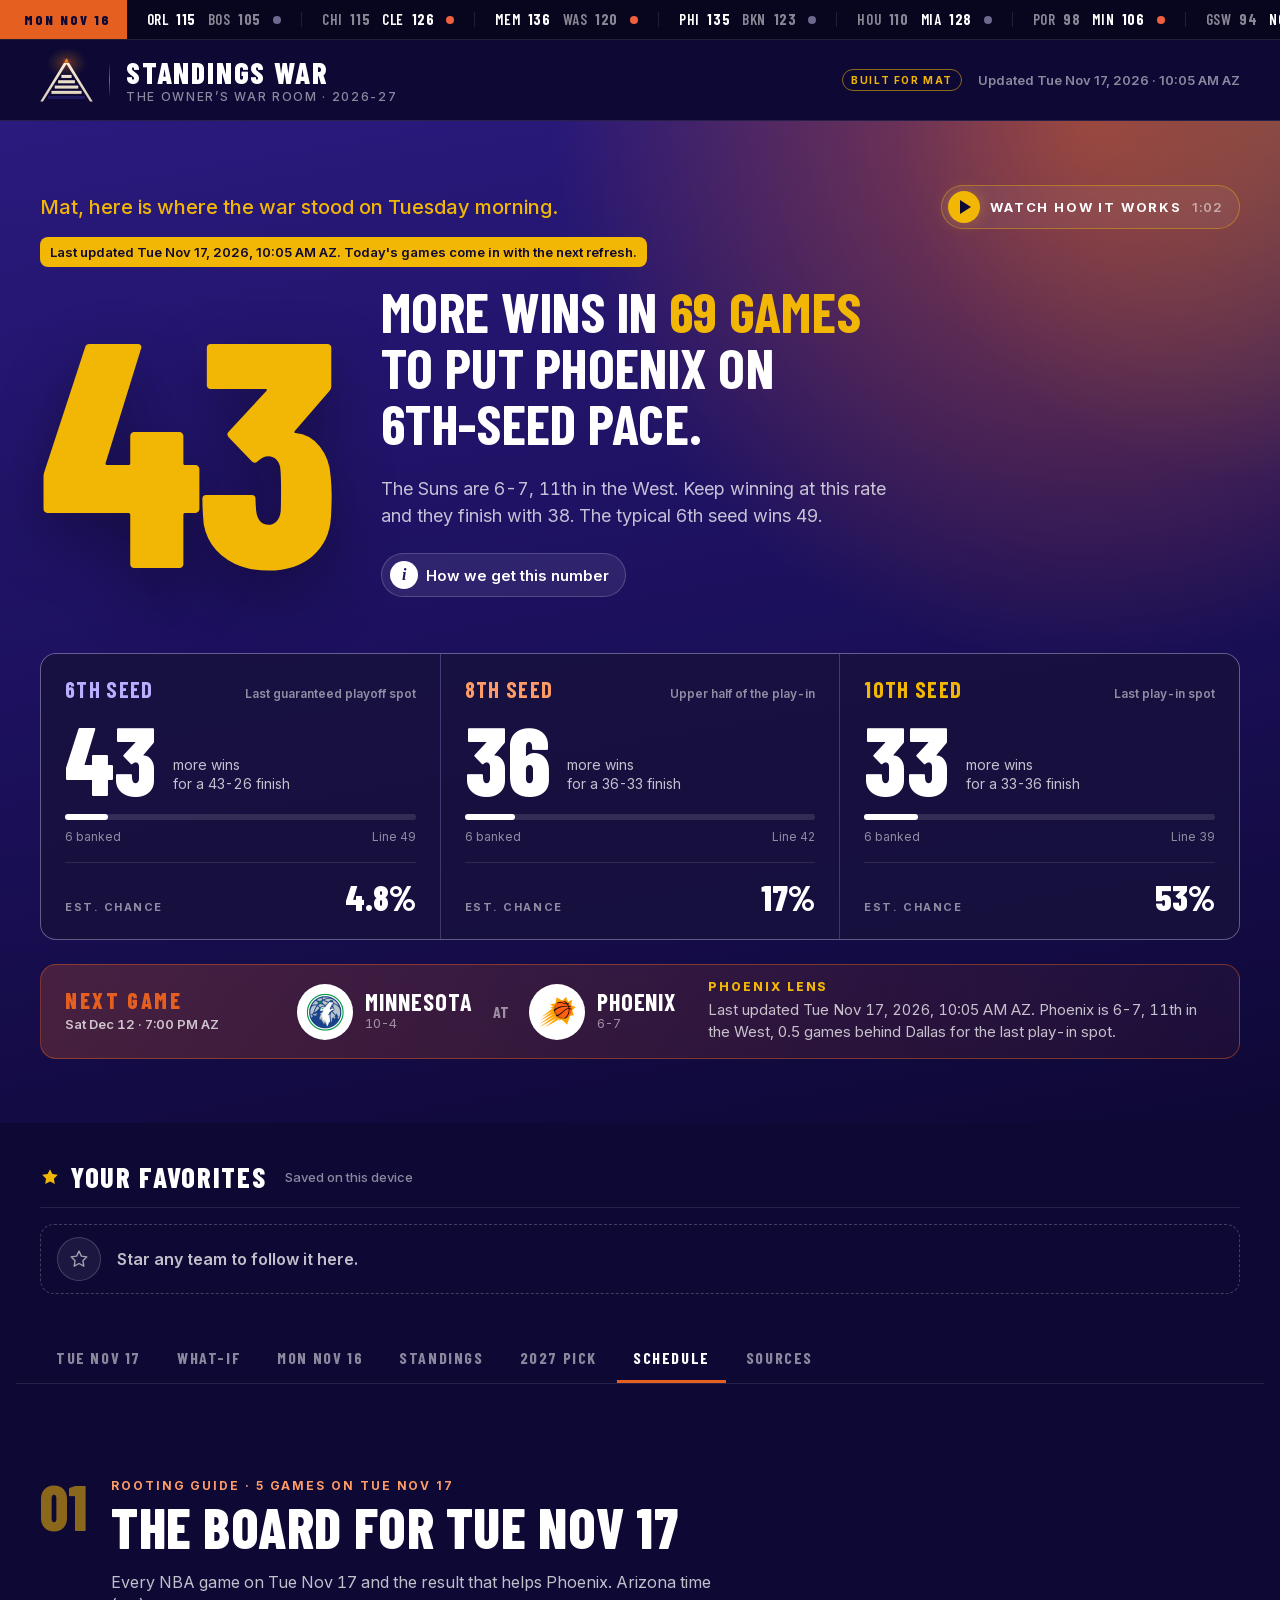
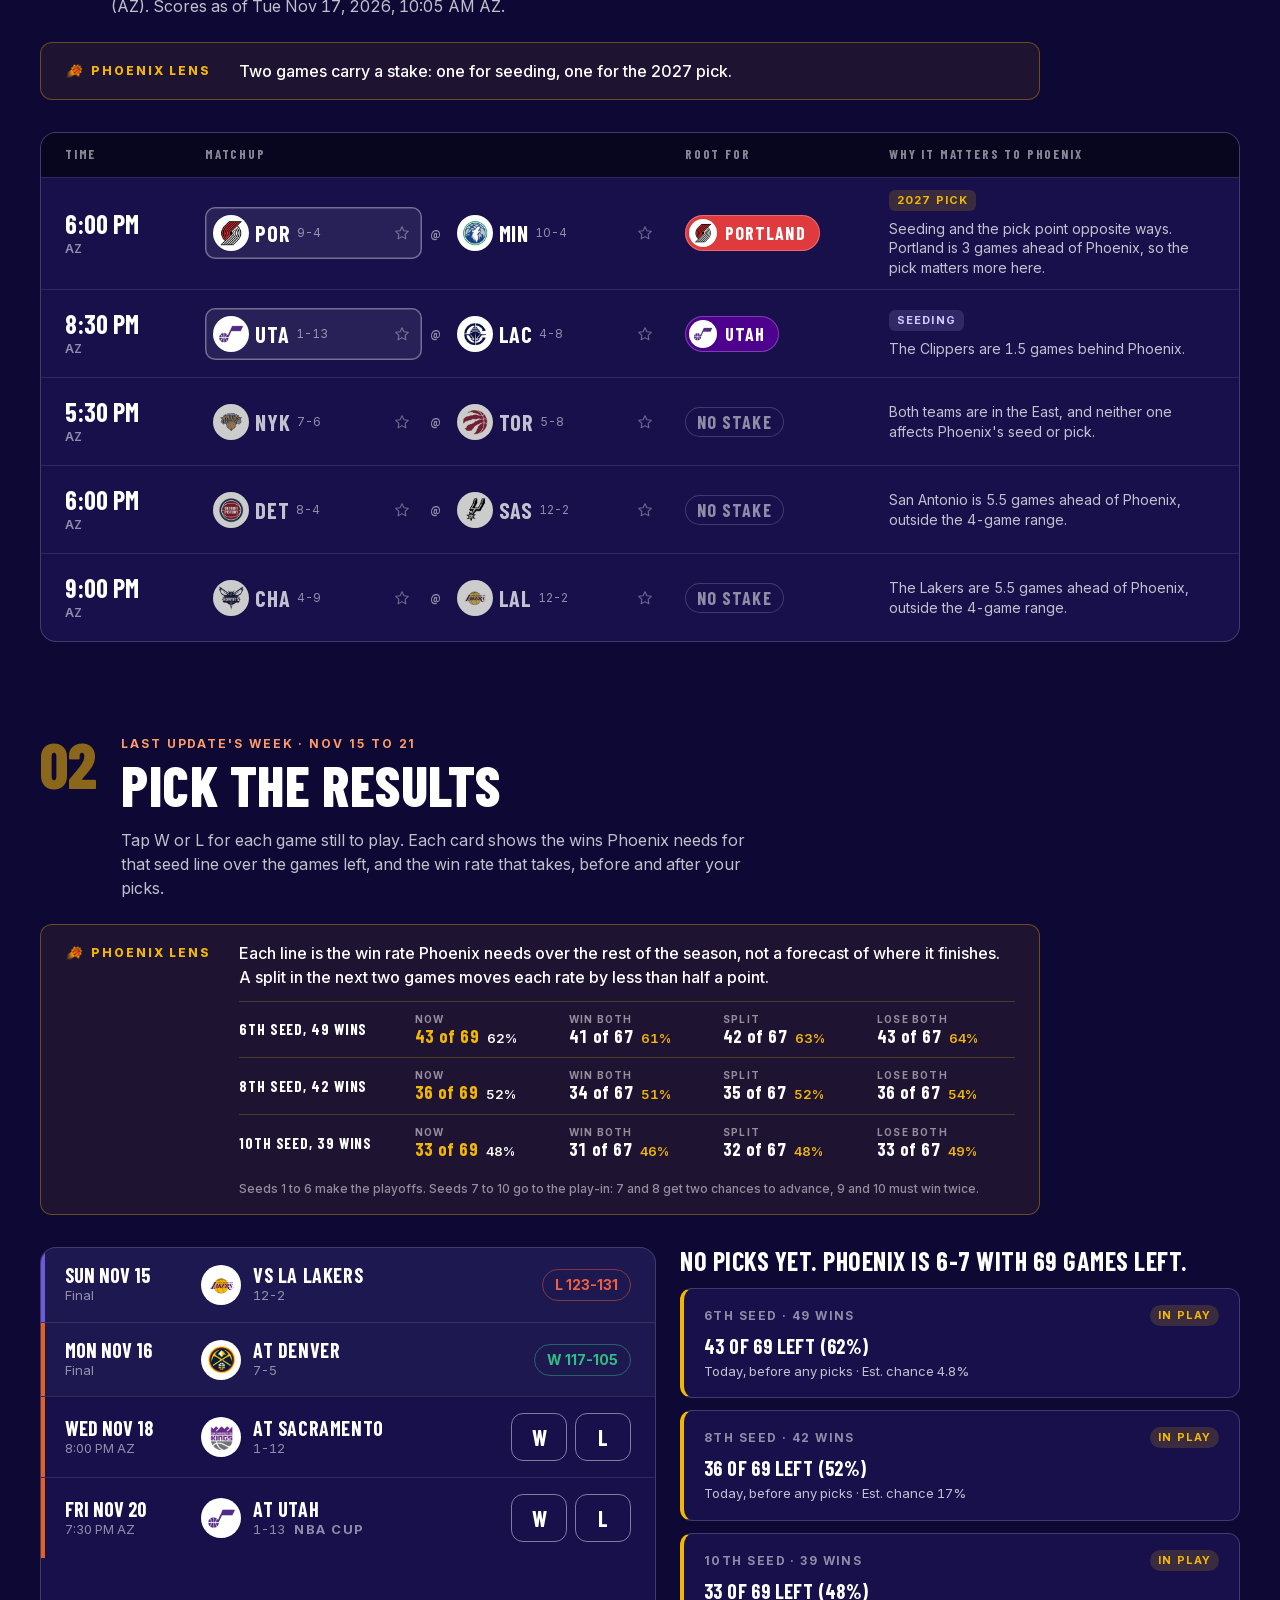
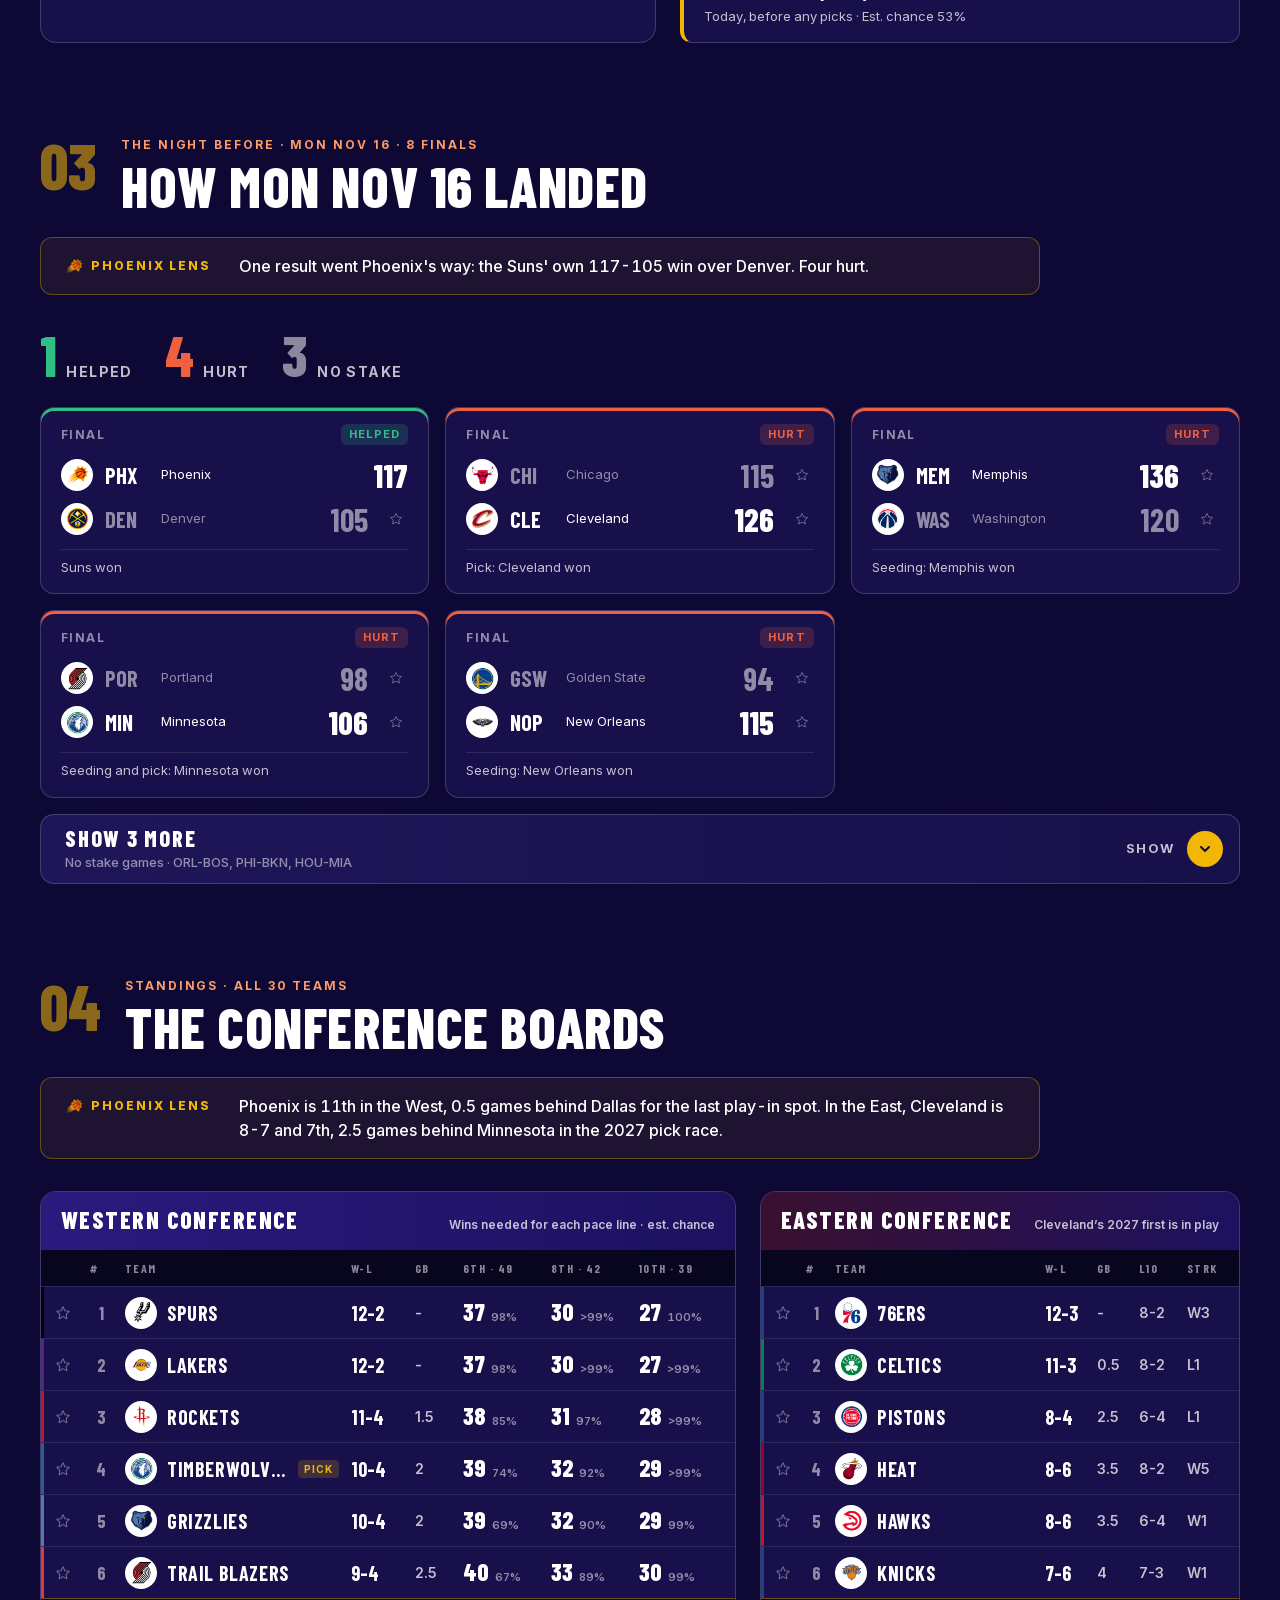
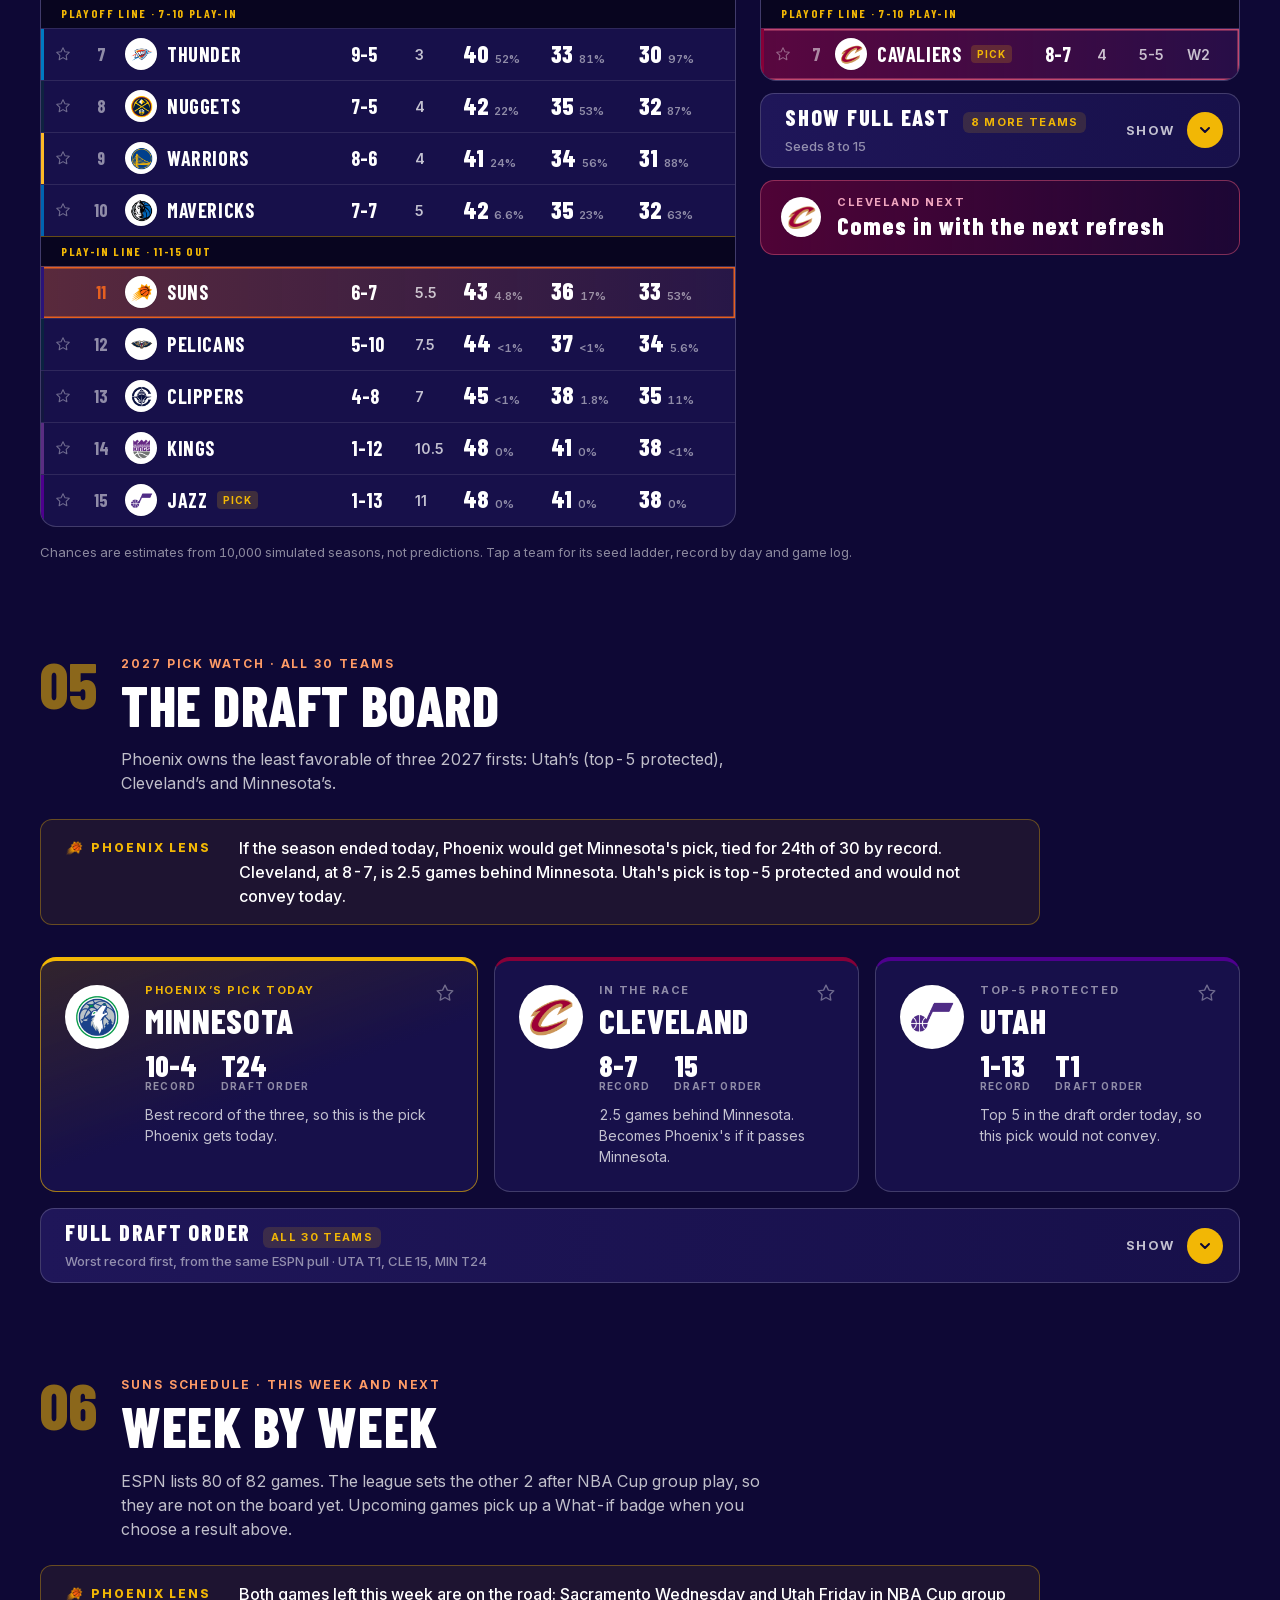
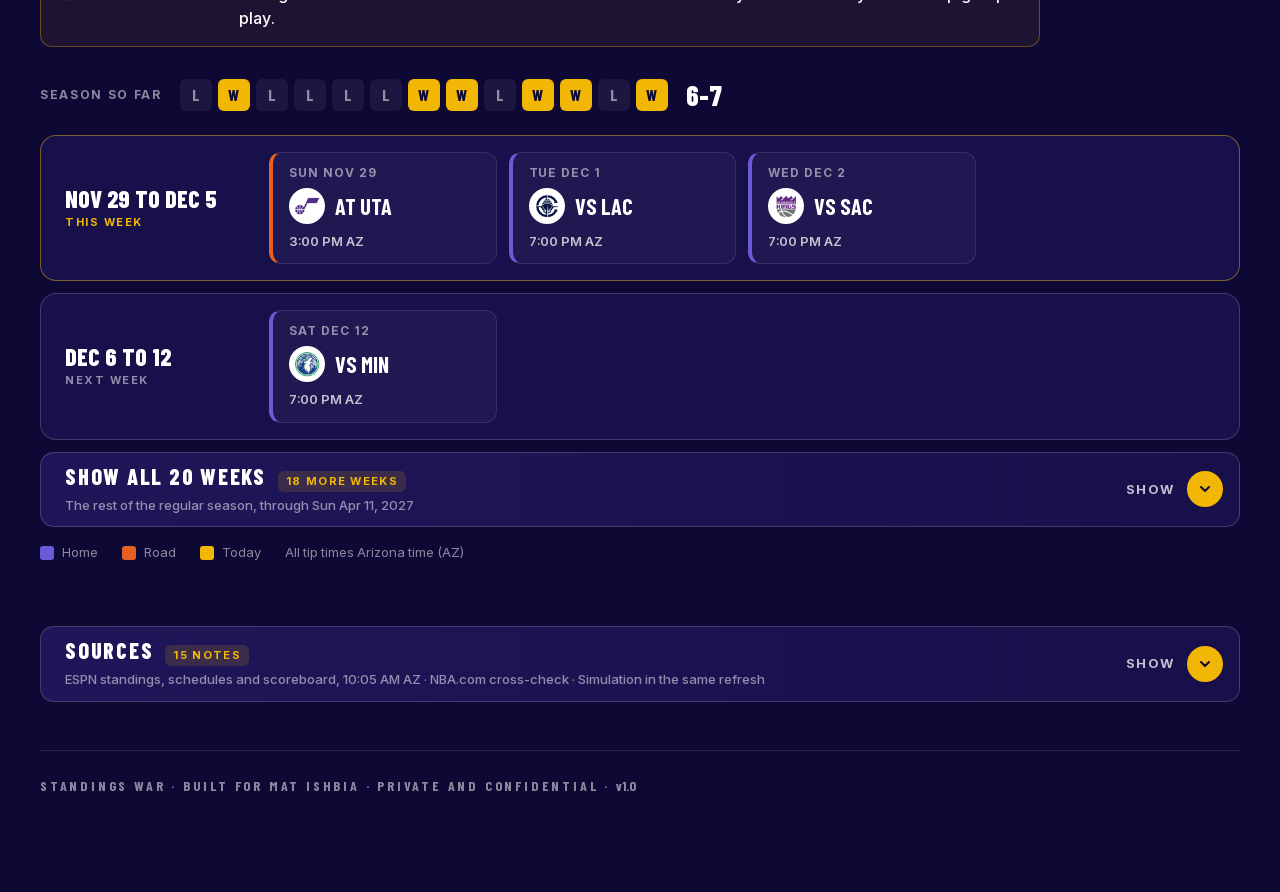
==== commit f68119ca: "release: v1.0.0 (data as of 2026-11-17T10:05:21-07:00)" ====
--- a/index.html
+++ b/index.html
@@ -33,7 +33,7 @@
 <link rel="preload" href="fonts/barlow-condensed-800.woff2" as="font" type="font/woff2" crossorigin>
 <link rel="preload" href="fonts/barlow-condensed-700.woff2" as="font" type="font/woff2" crossorigin>
 <link rel="preload" href="fonts/inter-var.woff2" as="font" type="font/woff2" crossorigin>
-<link rel="stylesheet" href="css/styles.css?v=20261117m">
+<link rel="stylesheet" href="css/styles.css?v=20261117r4">
 </head>
 <body class="dirB">
 <a class="skip" href="#rooting">Skip to tonight's board</a>
@@ -102,6 +102,6 @@
 
 <noscript><p class="wrap">This page needs JavaScript to load the standings.</p></noscript>
 <script src="js/pace.js?v=20261117c"></script>
-<script src="js/app.js?v=20261117rv"></script>
+<script src="js/app.js?v=20261117r4"></script>
 </body>
 </html>
--- a/css/styles.css
+++ b/css/styles.css
@@ -579,3 +579,7 @@
 }
 /* The big number's glyph box reaches up under the welcome line; keep the film button on top so taps land on it. */
 .welcome-row{position:relative;z-index:2}
+/* Tonight's board folds on phones only: the lead game stays, one disclosure opens the rest. Desktop is unchanged. */
+.tb-fold-ctl{display:none}
+@media (max-width:600px){.tb-fold-ctl{display:block}.tb-fold-ctl .disc{margin-top:12px}.tb.folded .tb-fold{display:none}.tb.folded .tb-lead{order:-1}}
+.colo .ver span{text-transform:none;letter-spacing:.06em}   /* the version stays lowercase v, muted like the colophon */
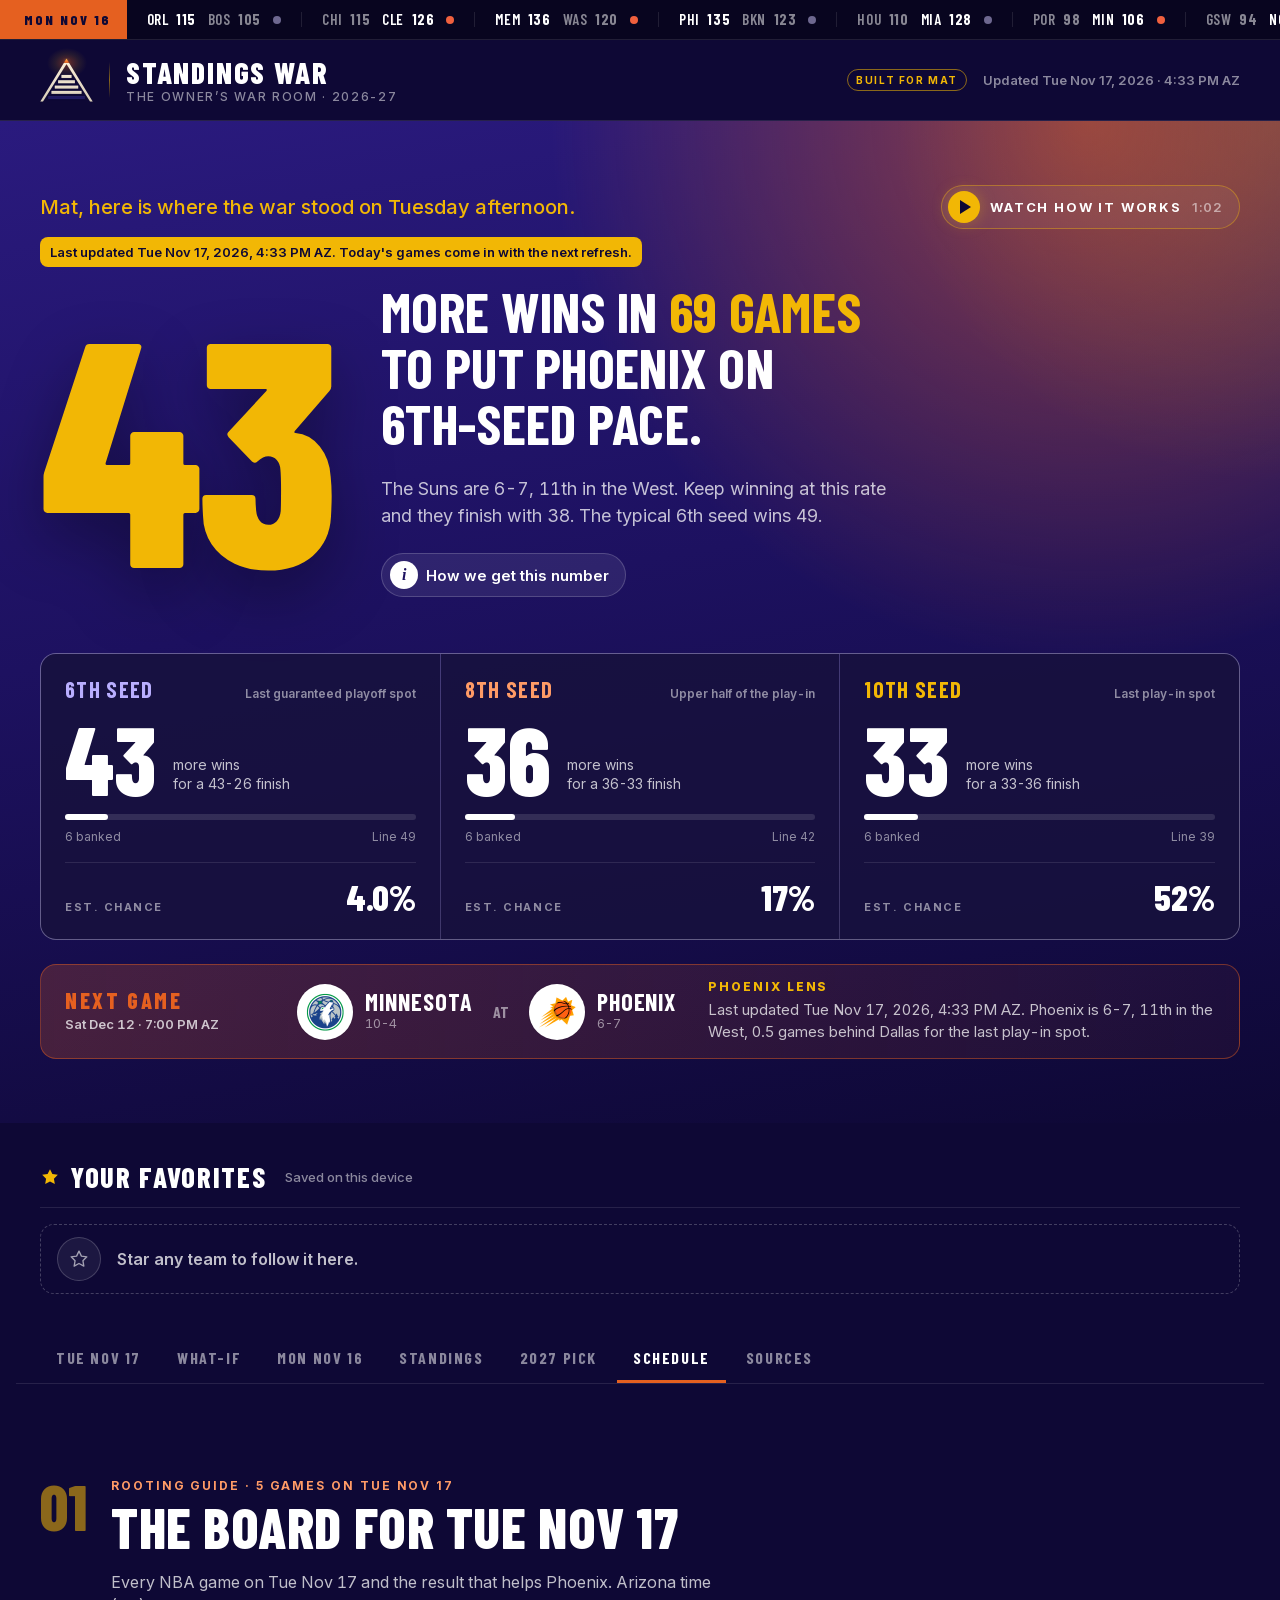
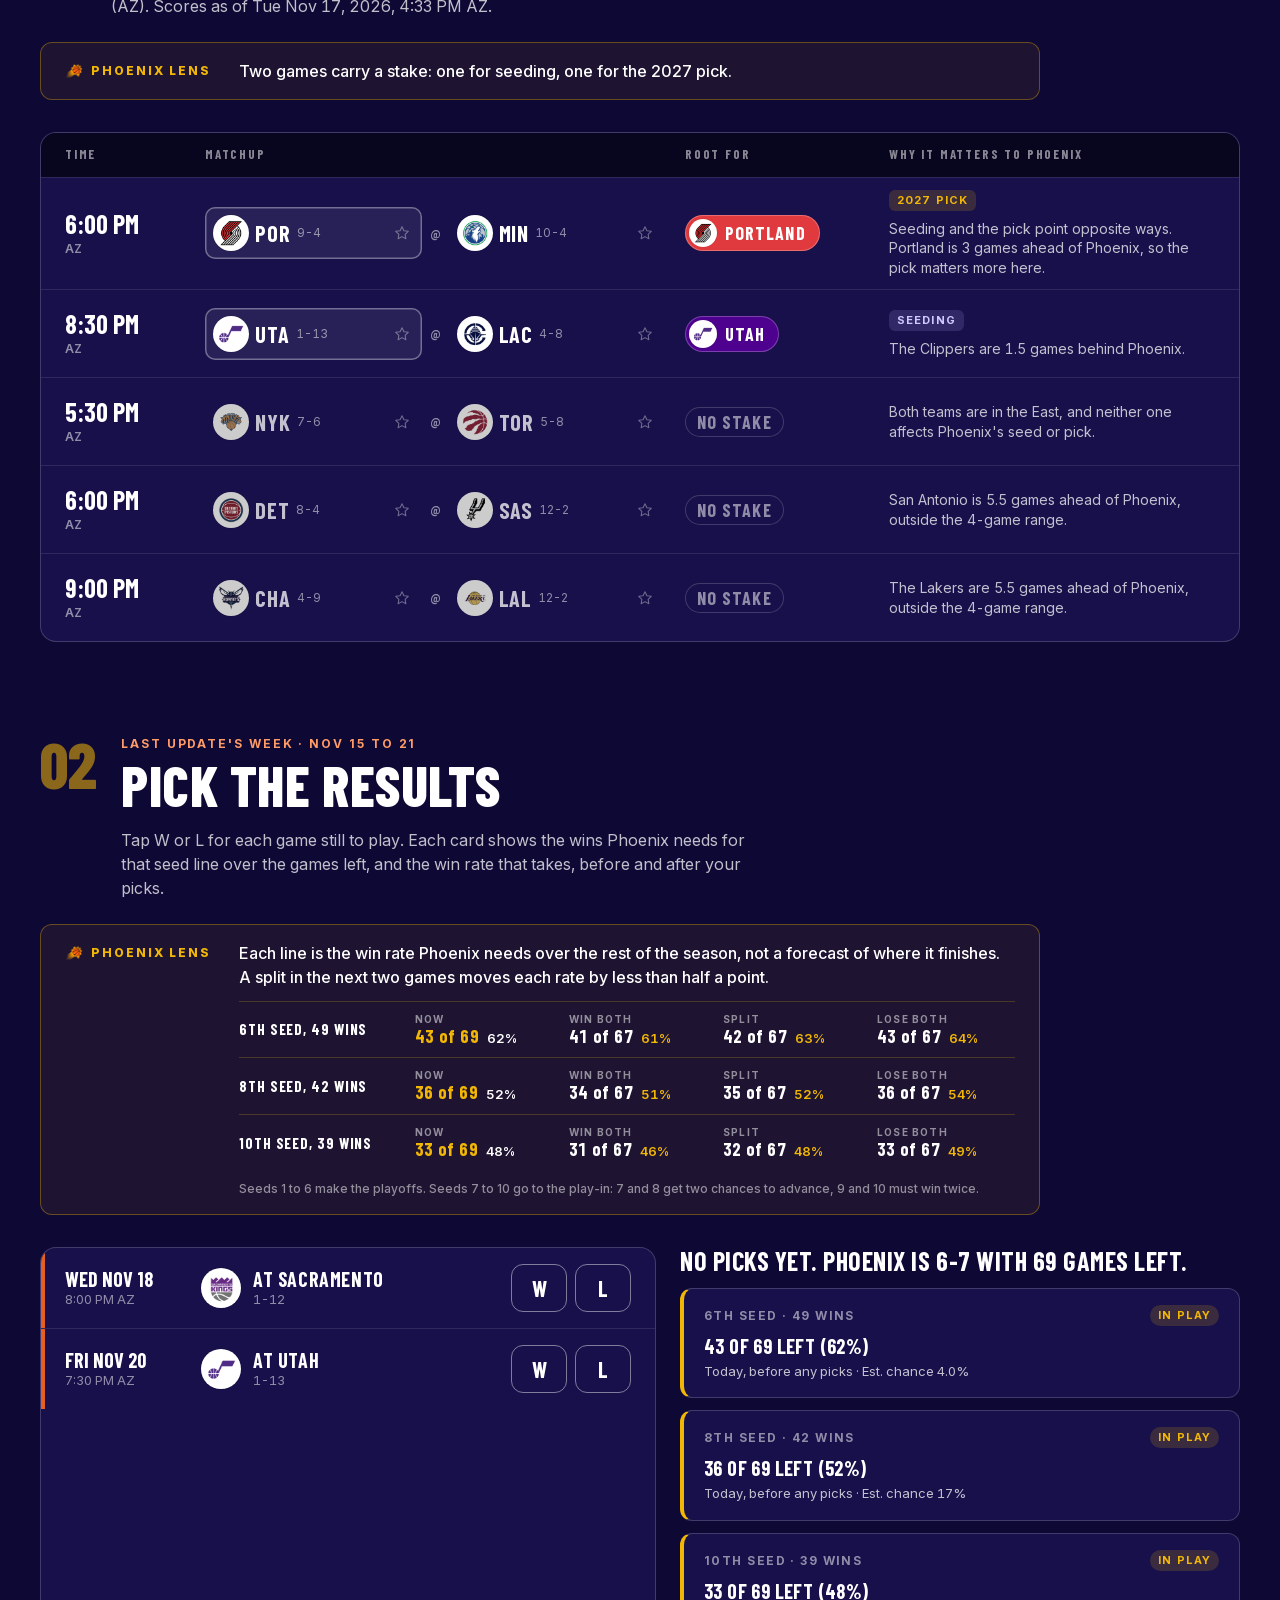
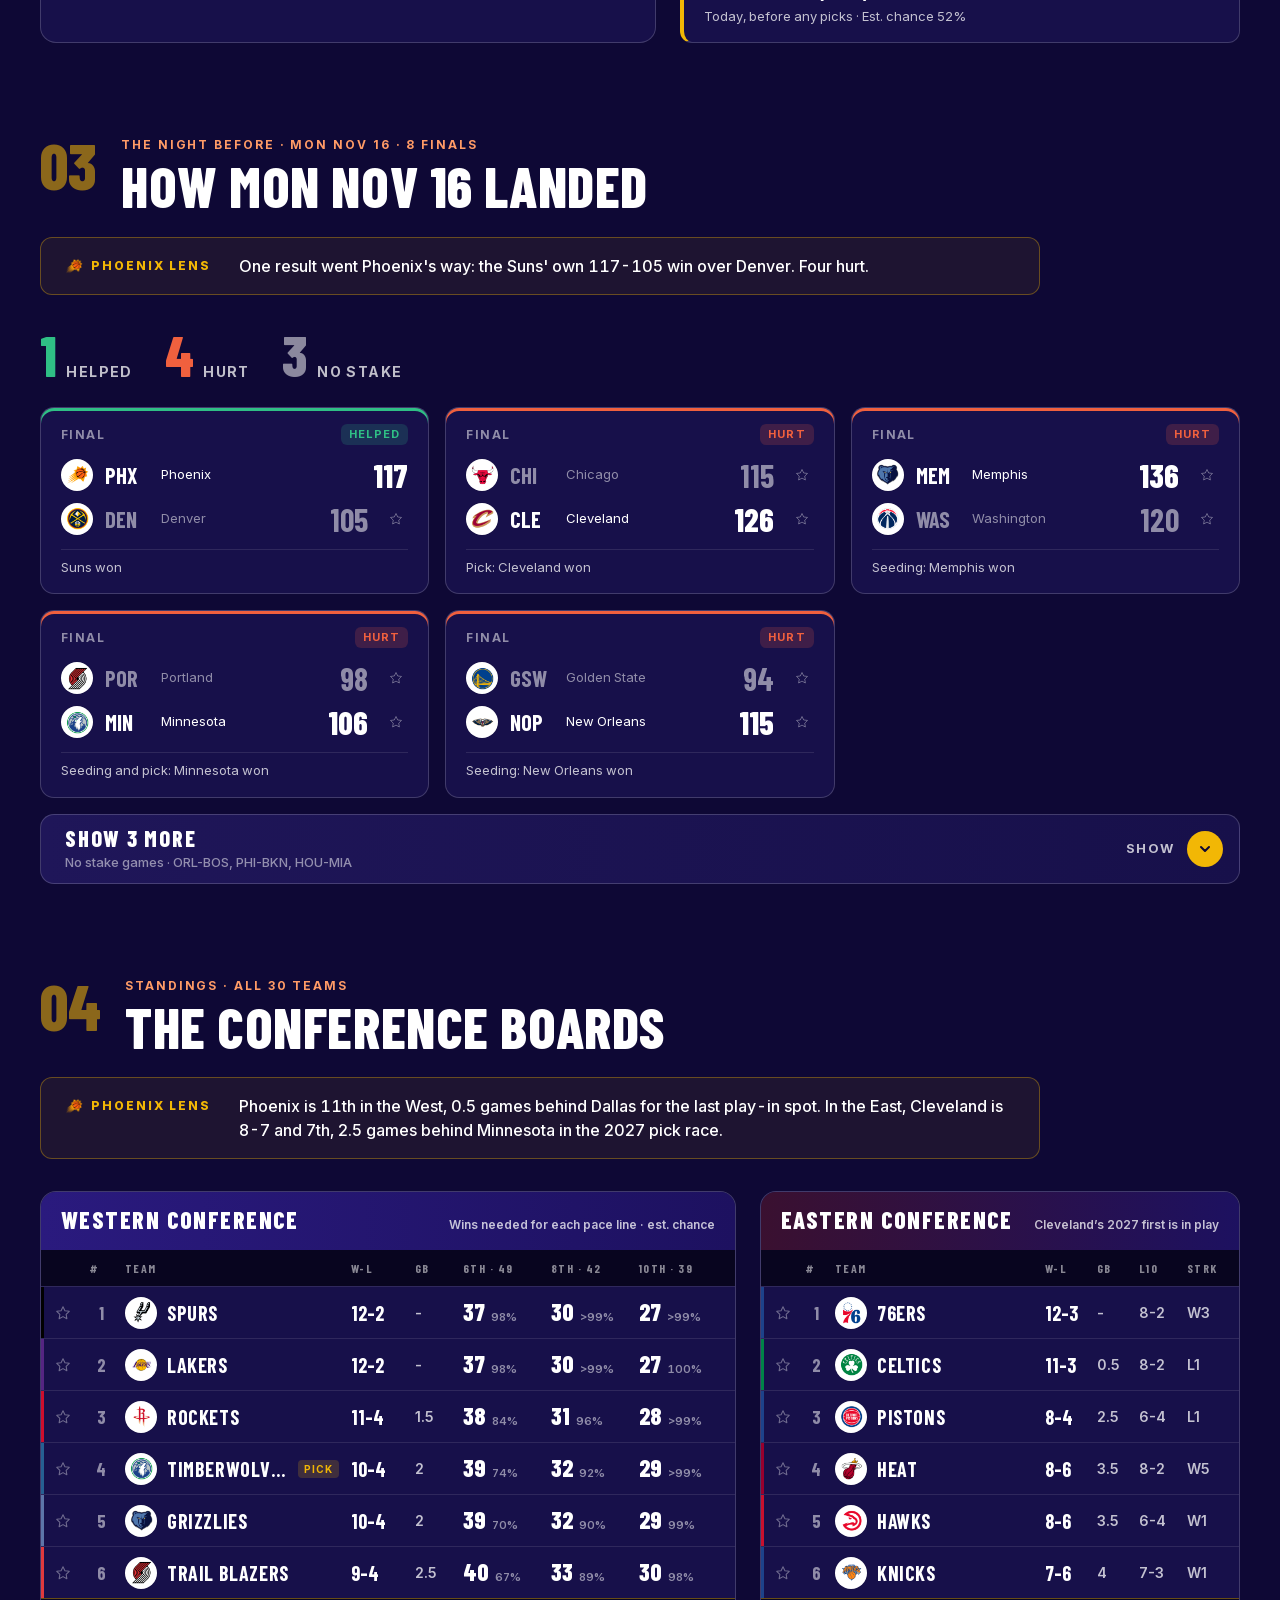
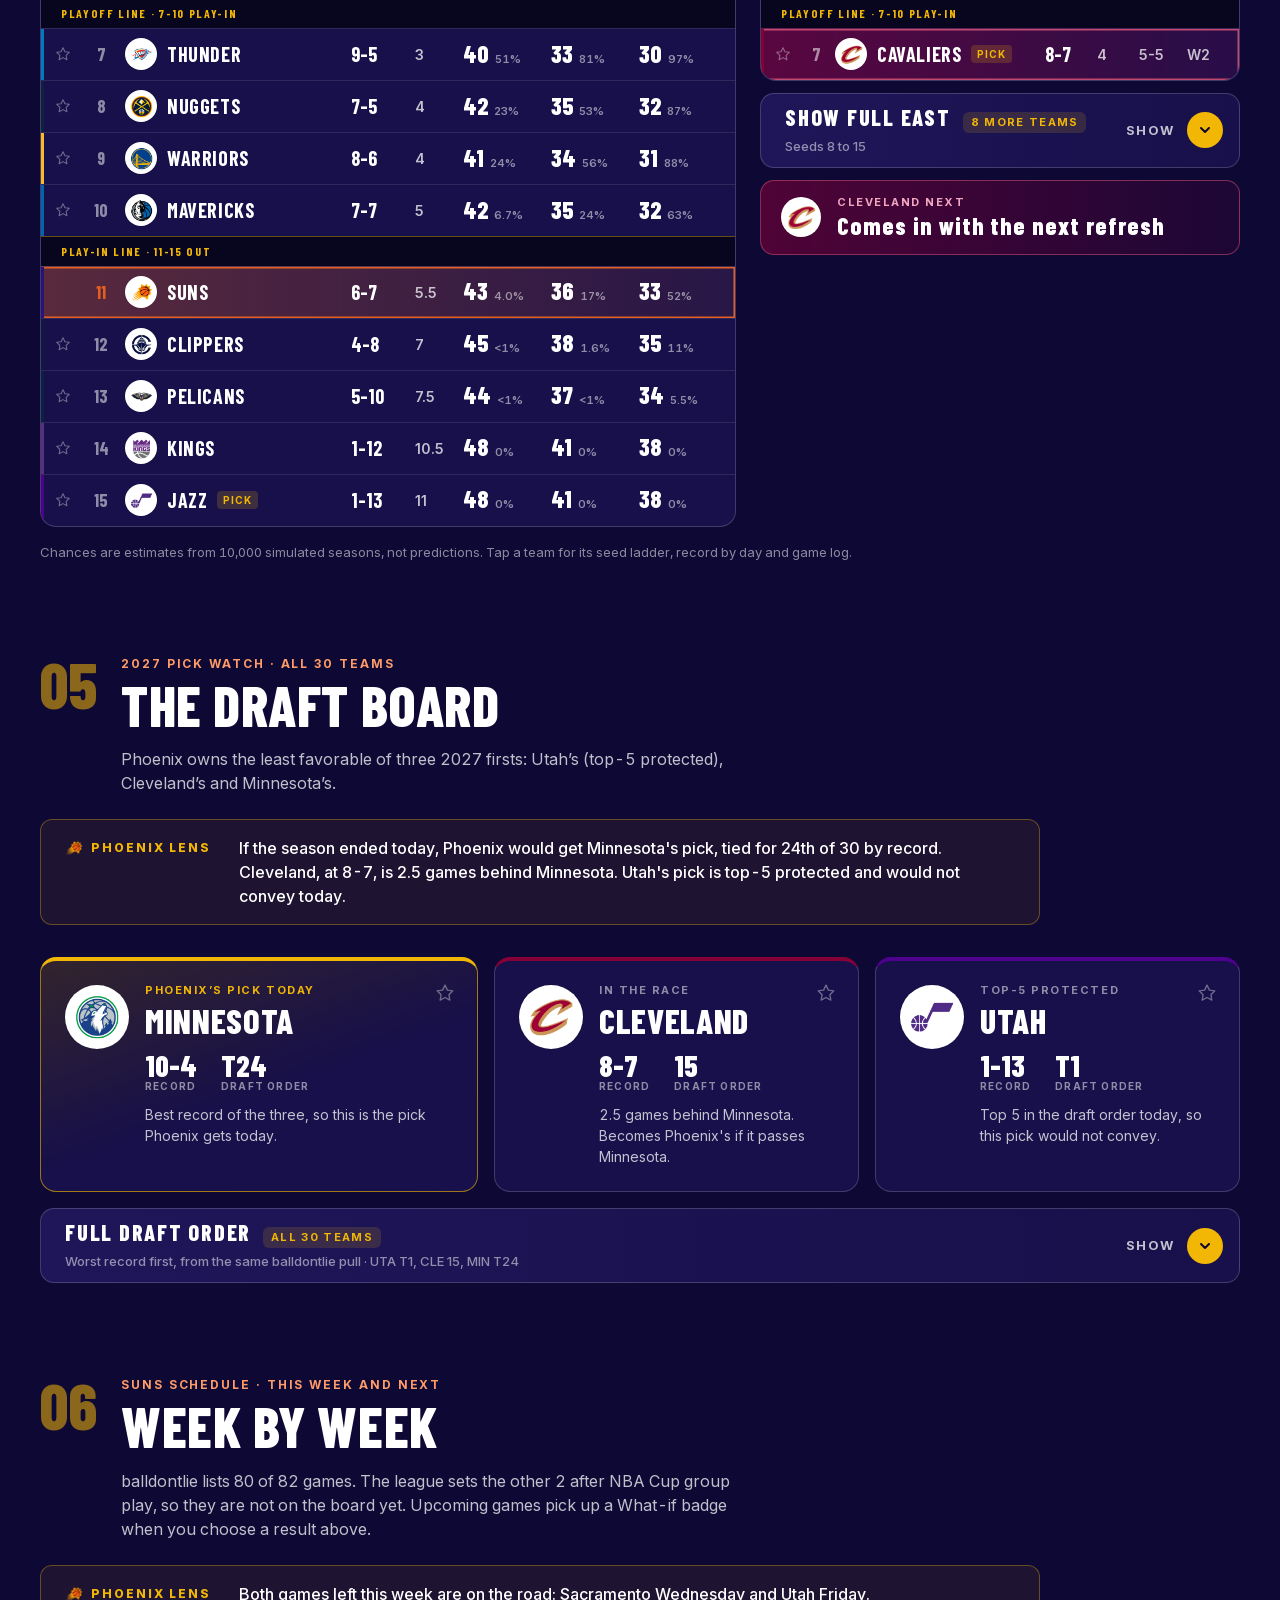
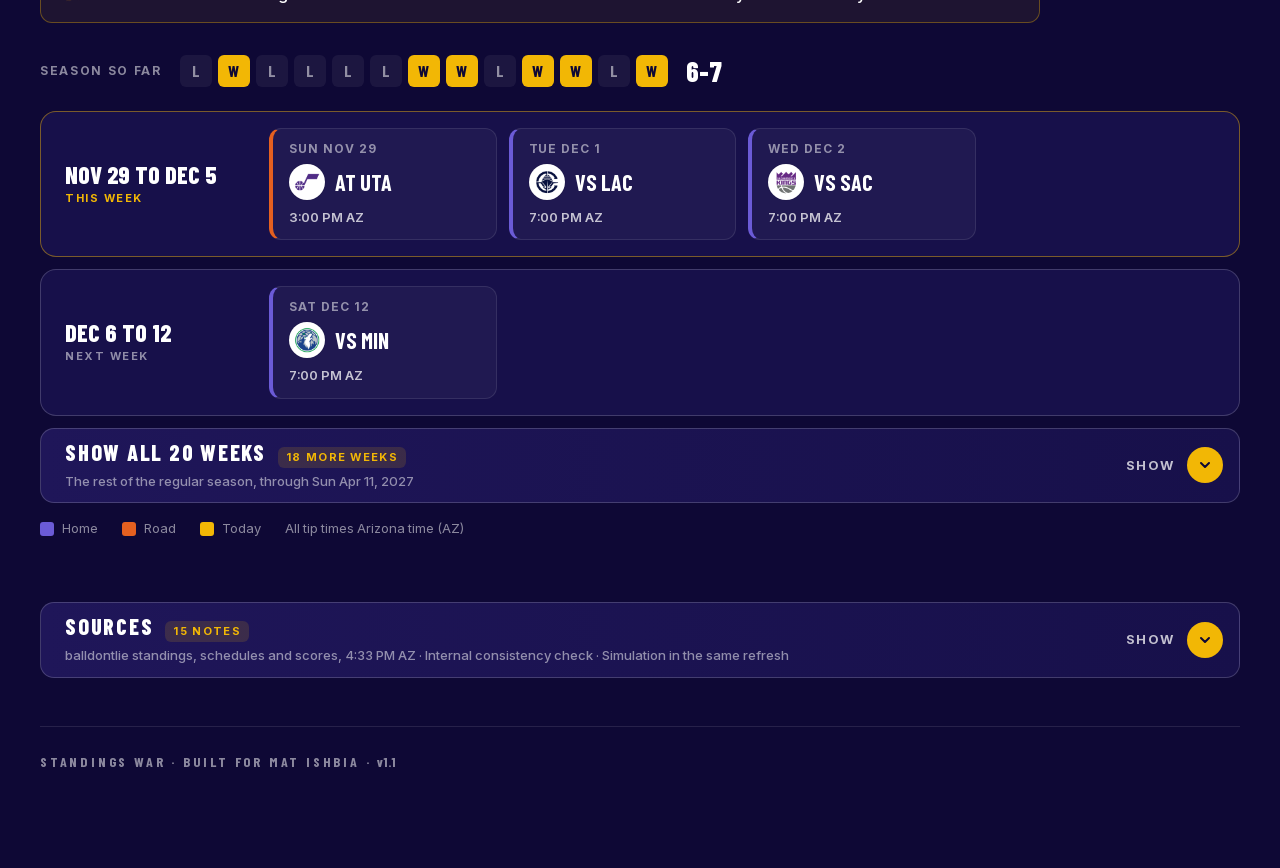
==== commit 85f0c8ae: "release: v1.1.0 (data as of 2026-11-17T16:33:41-07:00)" ====
--- a/index.html
+++ b/index.html
@@ -33,7 +33,7 @@
 <link rel="preload" href="fonts/barlow-condensed-800.woff2" as="font" type="font/woff2" crossorigin>
 <link rel="preload" href="fonts/barlow-condensed-700.woff2" as="font" type="font/woff2" crossorigin>
 <link rel="preload" href="fonts/inter-var.woff2" as="font" type="font/woff2" crossorigin>
-<link rel="stylesheet" href="css/styles.css?v=20261117r4">
+<link rel="stylesheet" href="css/styles.css?v=20261117r6">
 </head>
 <body class="dirB">
 <a class="skip" href="#rooting">Skip to tonight's board</a>
@@ -102,6 +102,6 @@
 
 <noscript><p class="wrap">This page needs JavaScript to load the standings.</p></noscript>
 <script src="js/pace.js?v=20261117c"></script>
-<script src="js/app.js?v=20261117r4"></script>
+<script src="js/app.js?v=20261117r6"></script>
 </body>
 </html>
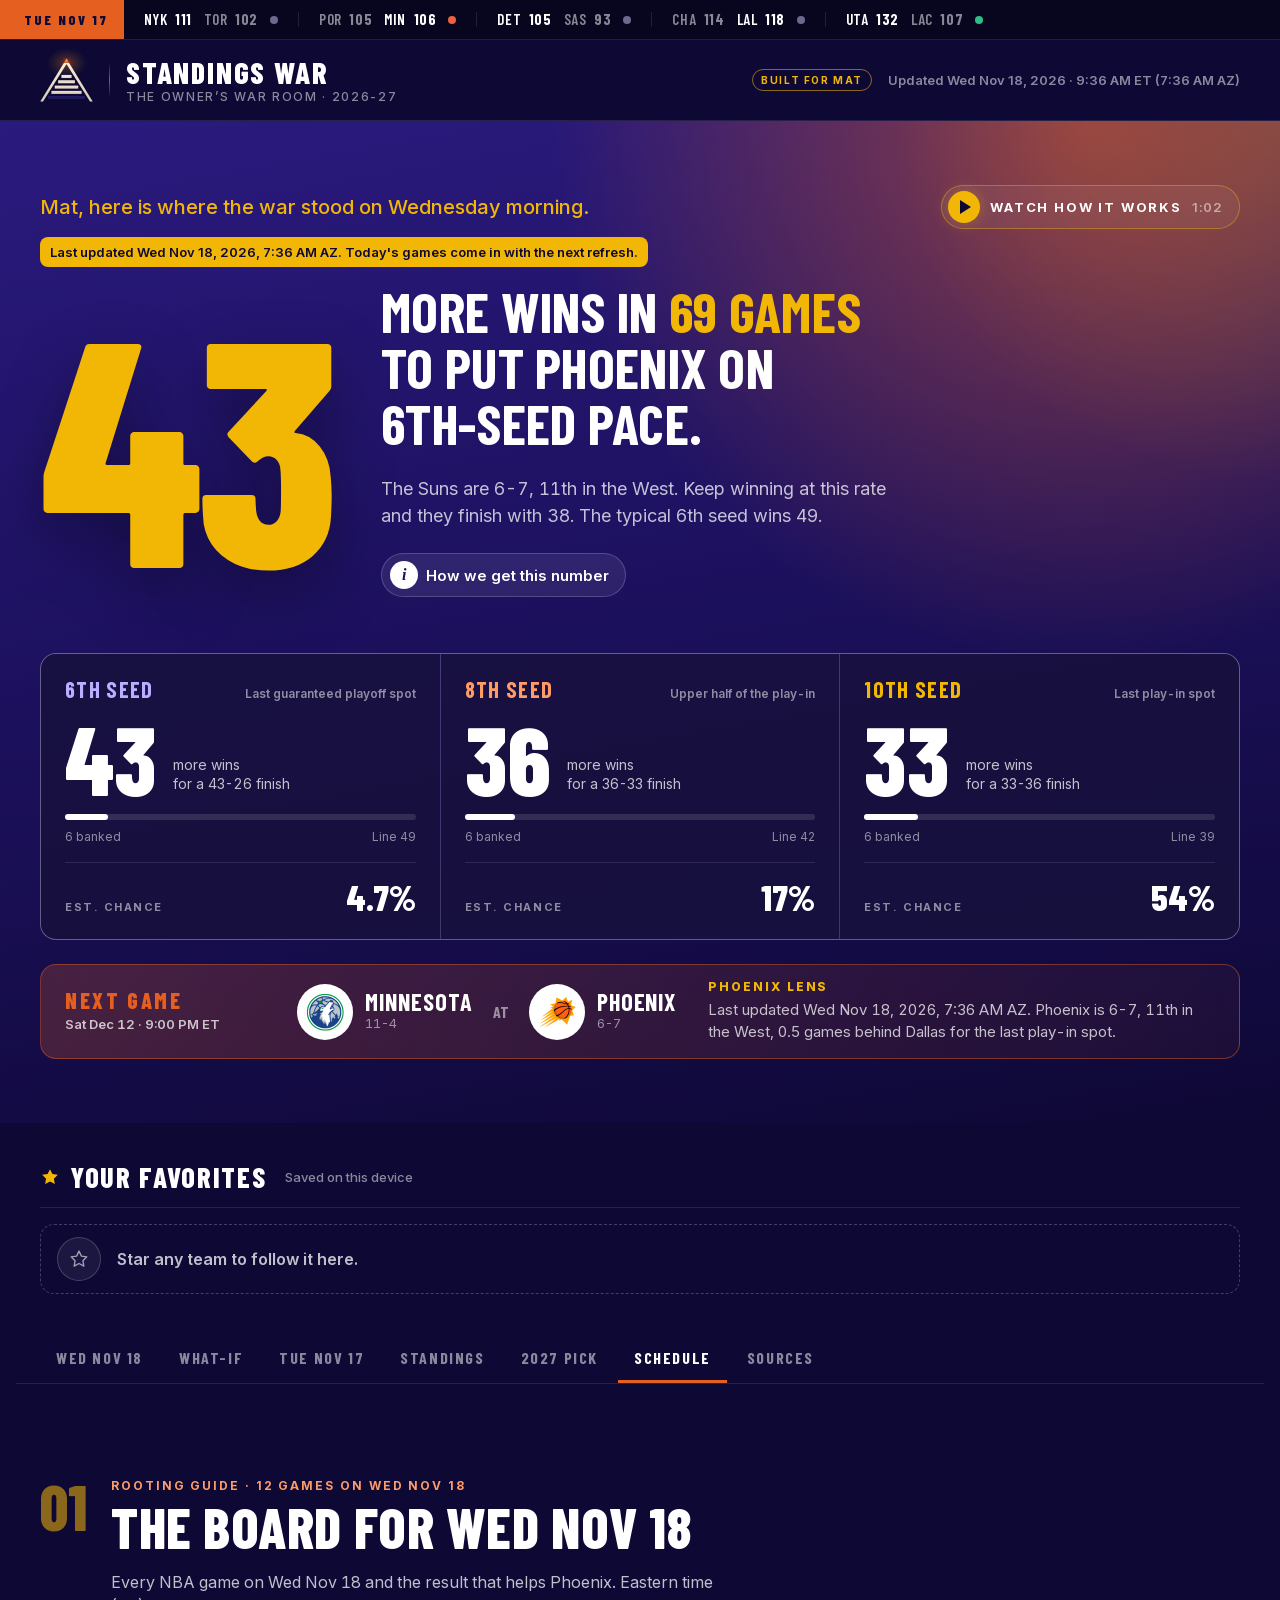
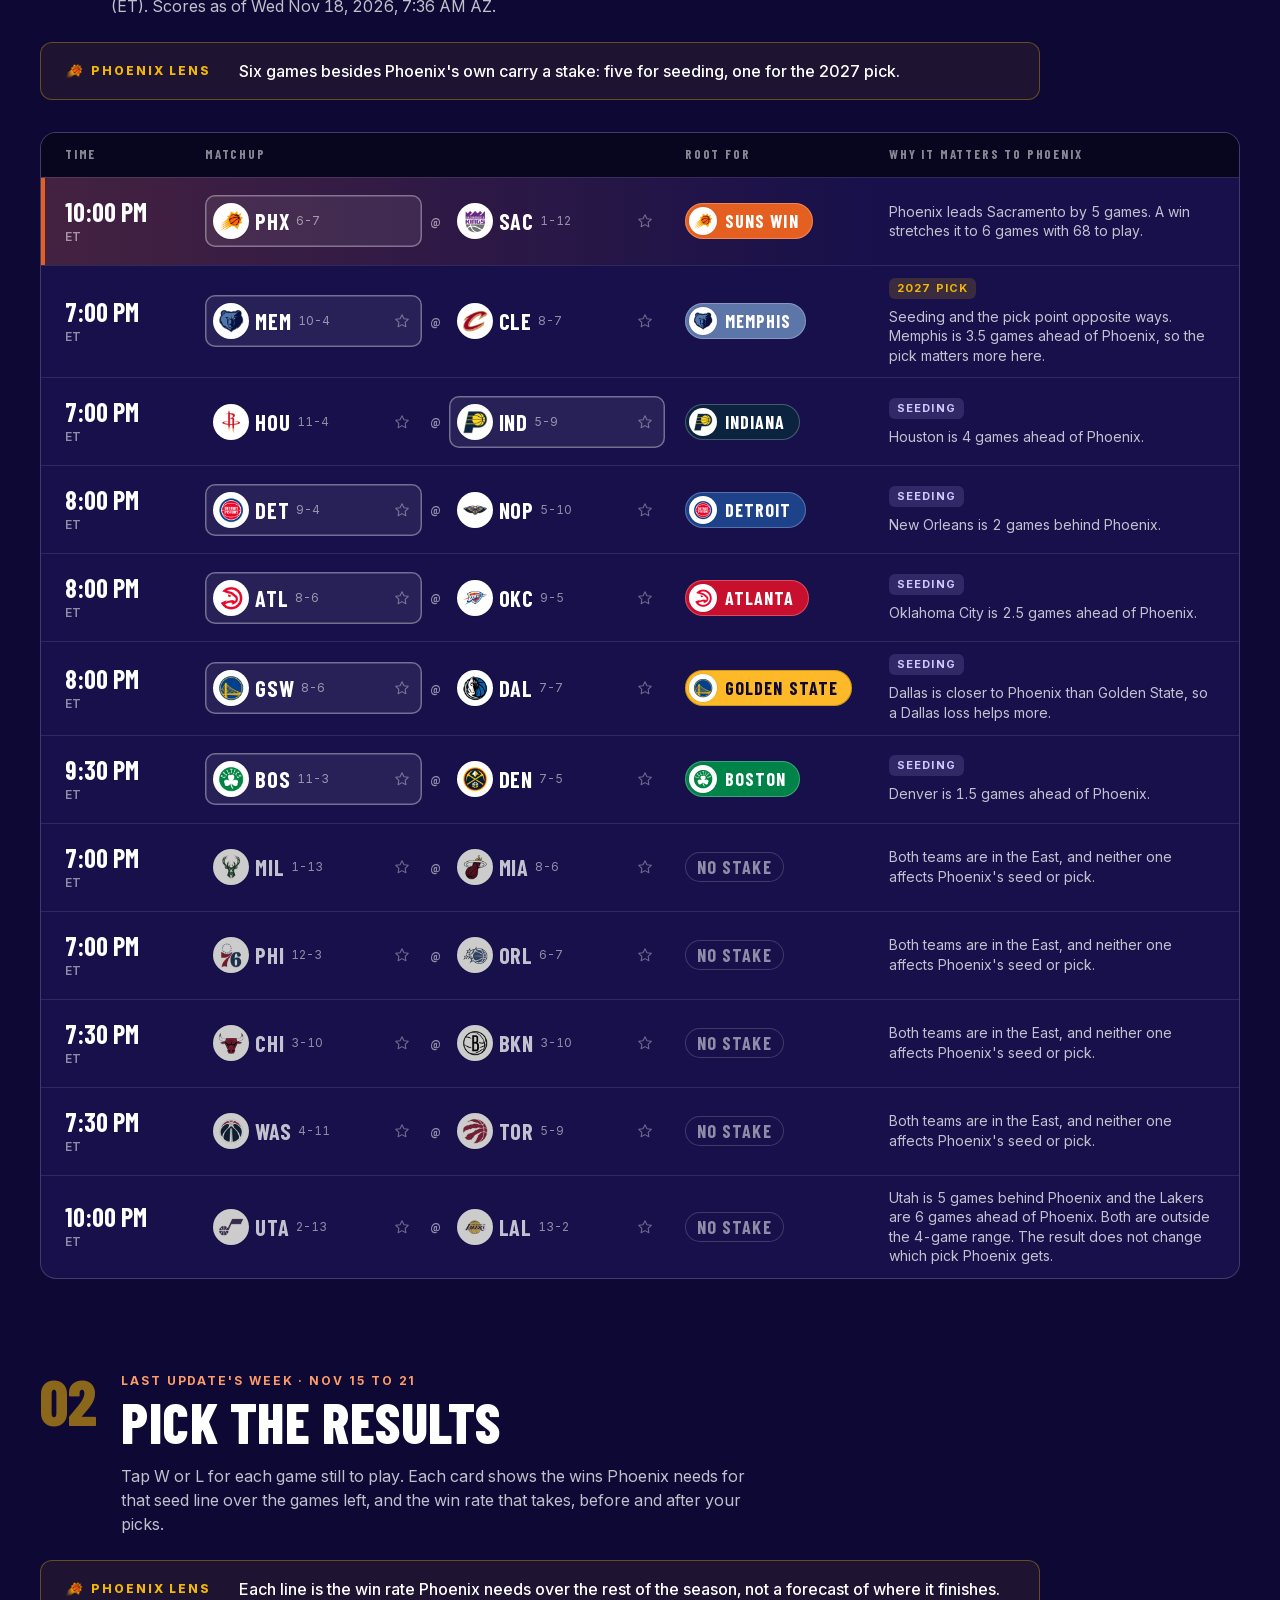
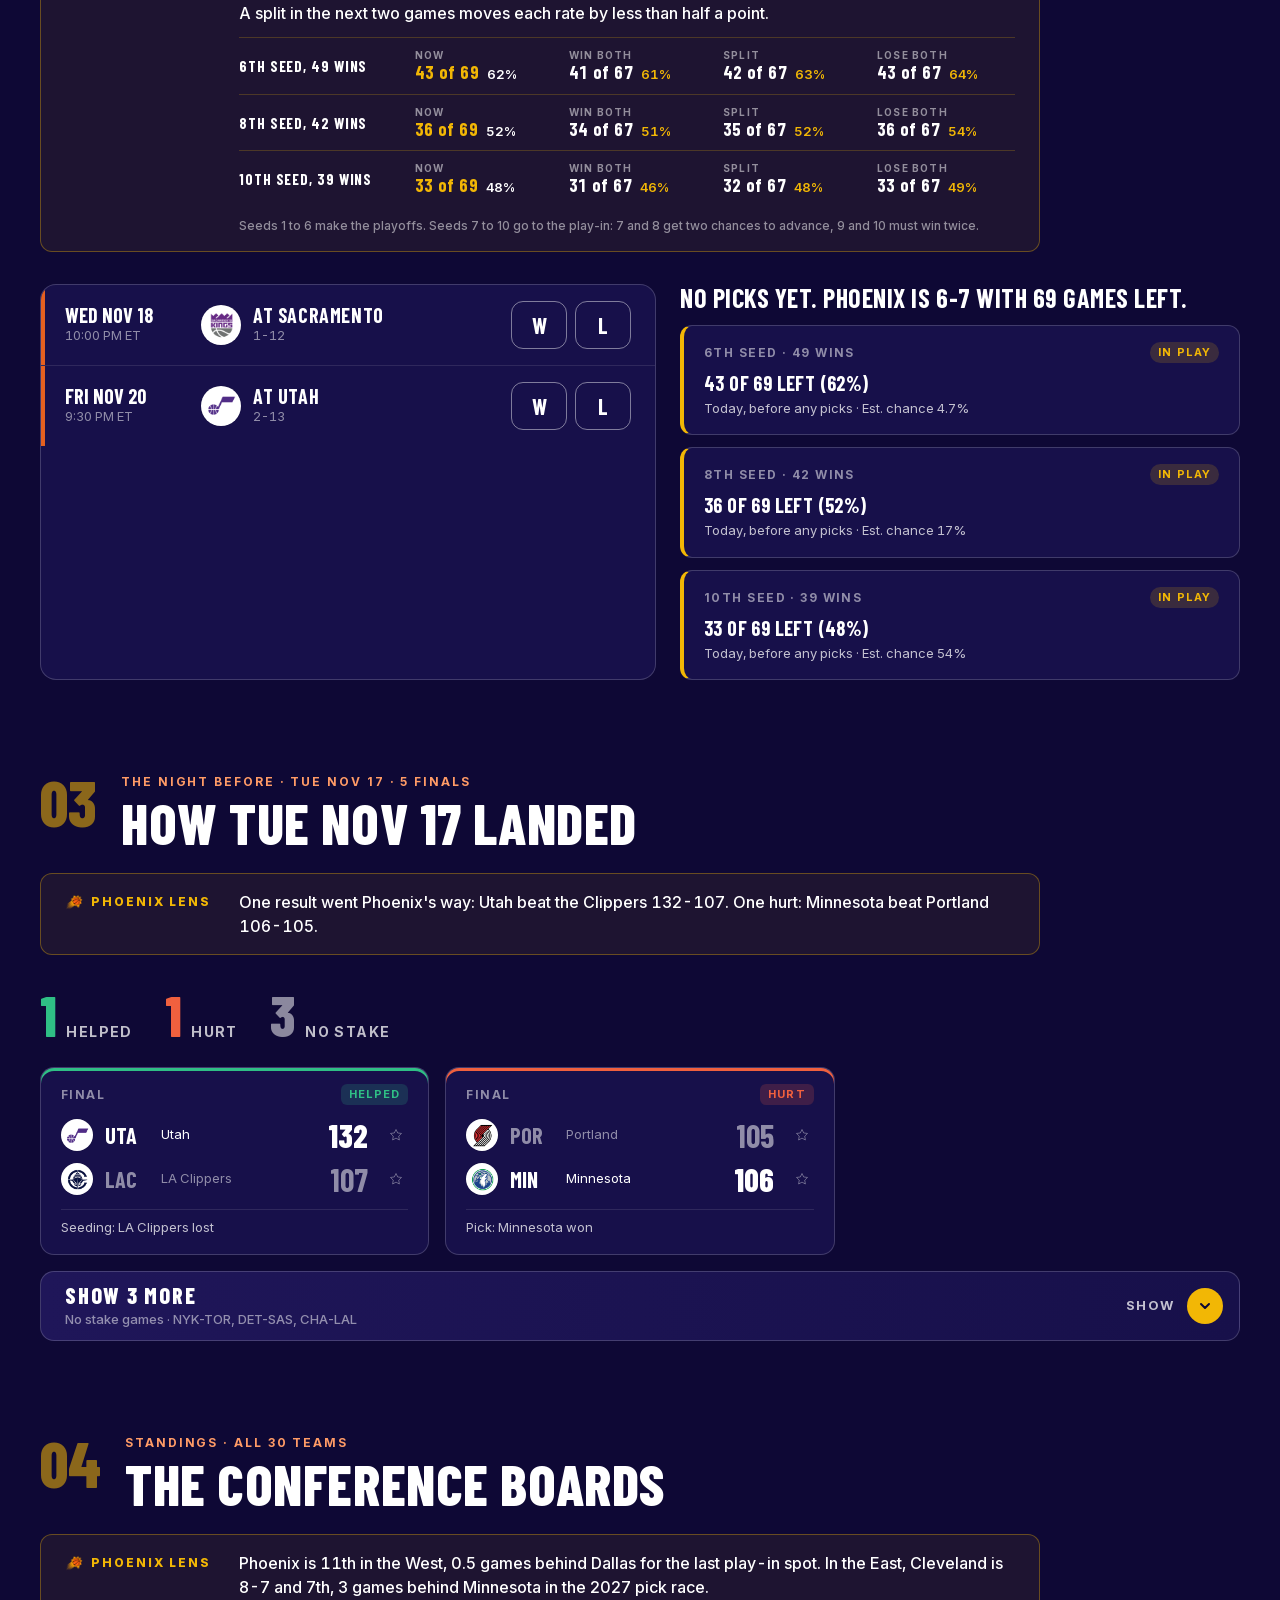
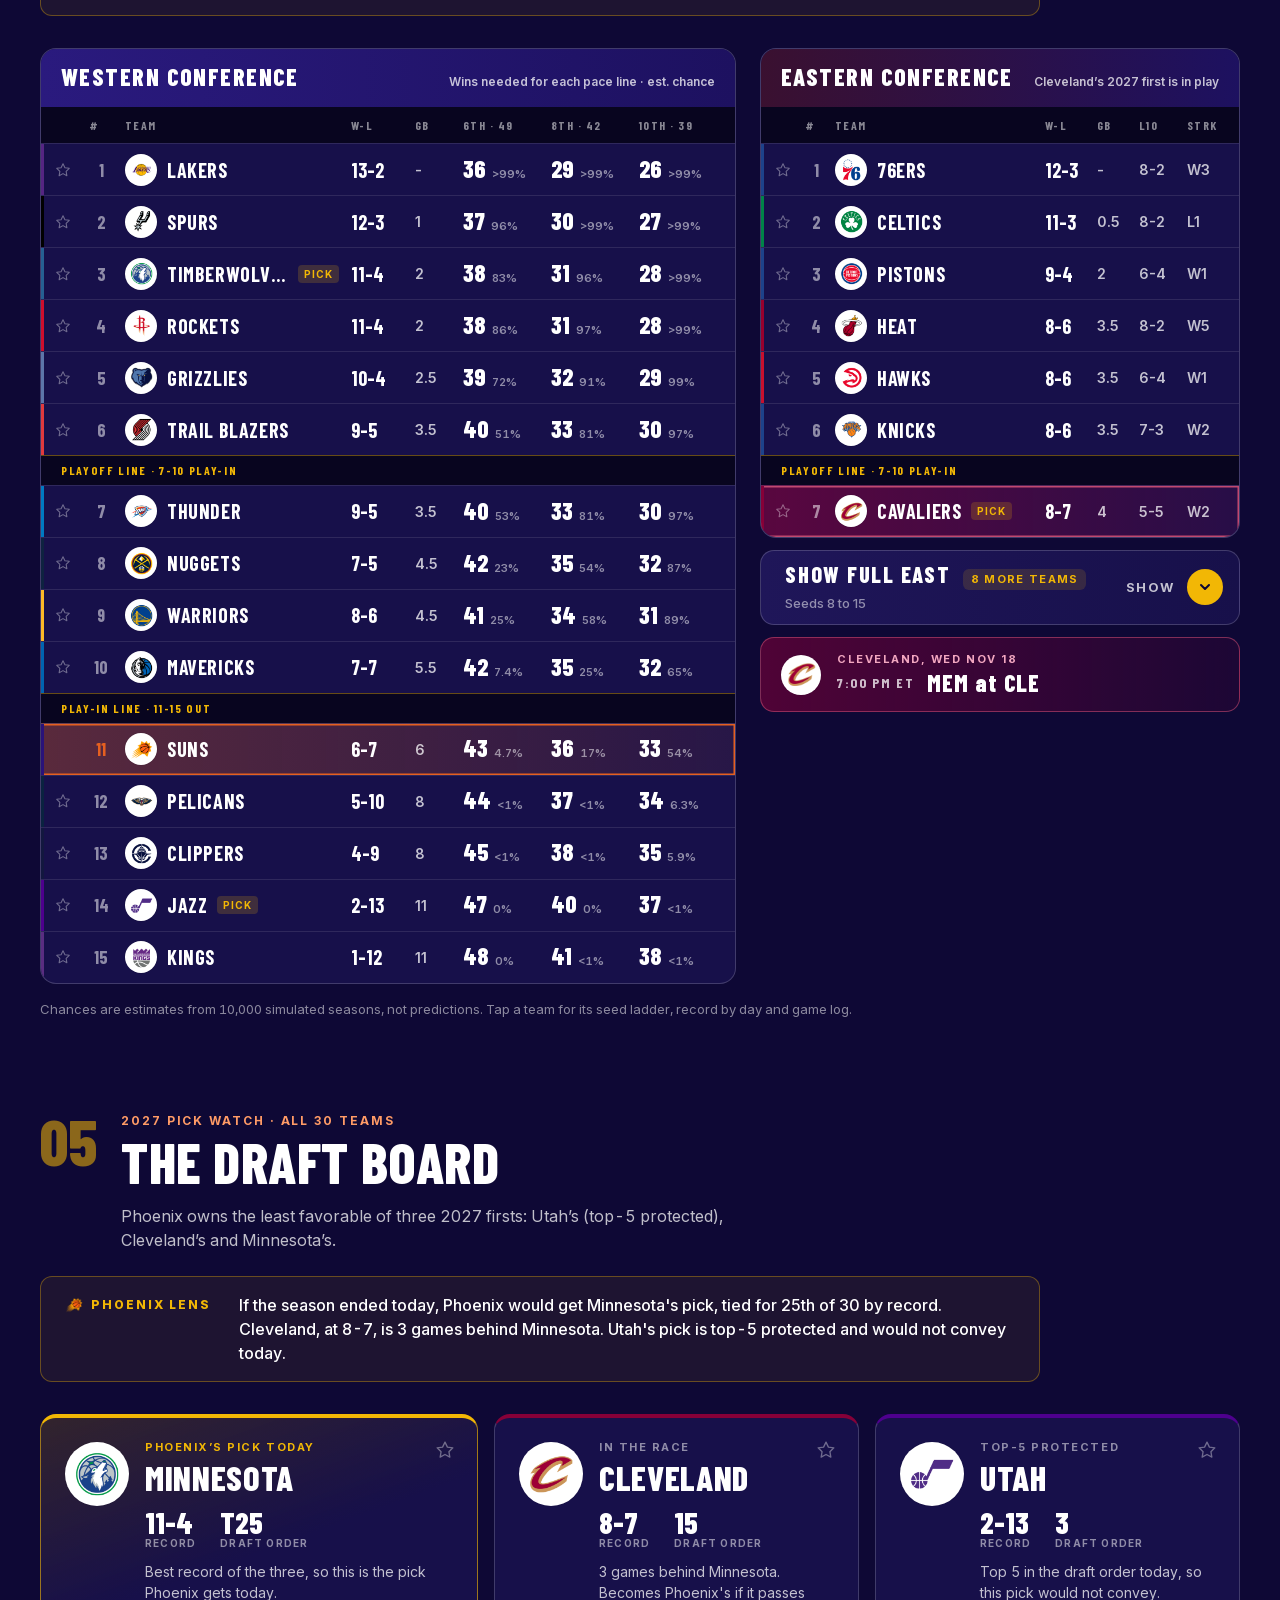
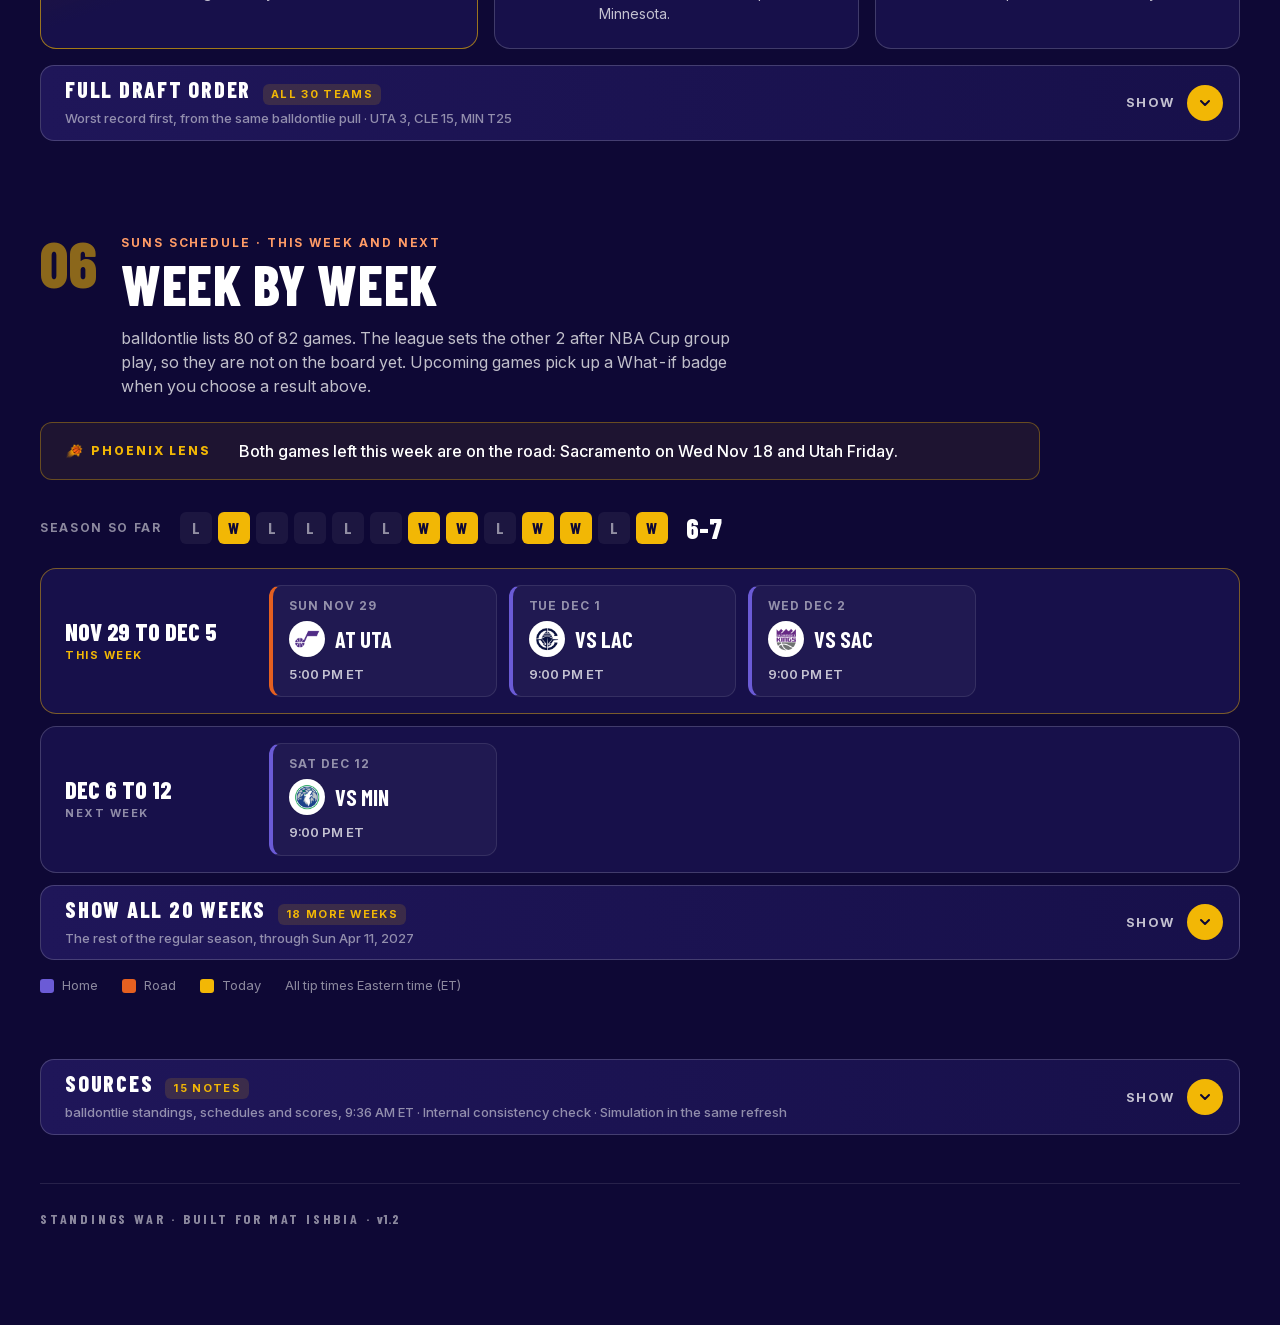
==== commit 1af96c24: "release: v1.2.0 (data as of 2026-11-18T07:36:14-07:00)" ====
--- a/index.html
+++ b/index.html
@@ -102,6 +102,7 @@
 
 <noscript><p class="wrap">This page needs JavaScript to load the standings.</p></noscript>
 <script src="js/pace.js?v=20261117c"></script>
-<script src="js/app.js?v=20261117r6"></script>
+<script src="js/app.js?v=20261118b"></script>
+<script src="js/live-scores.js?v=20261118b"></script>
 </body>
 </html>
